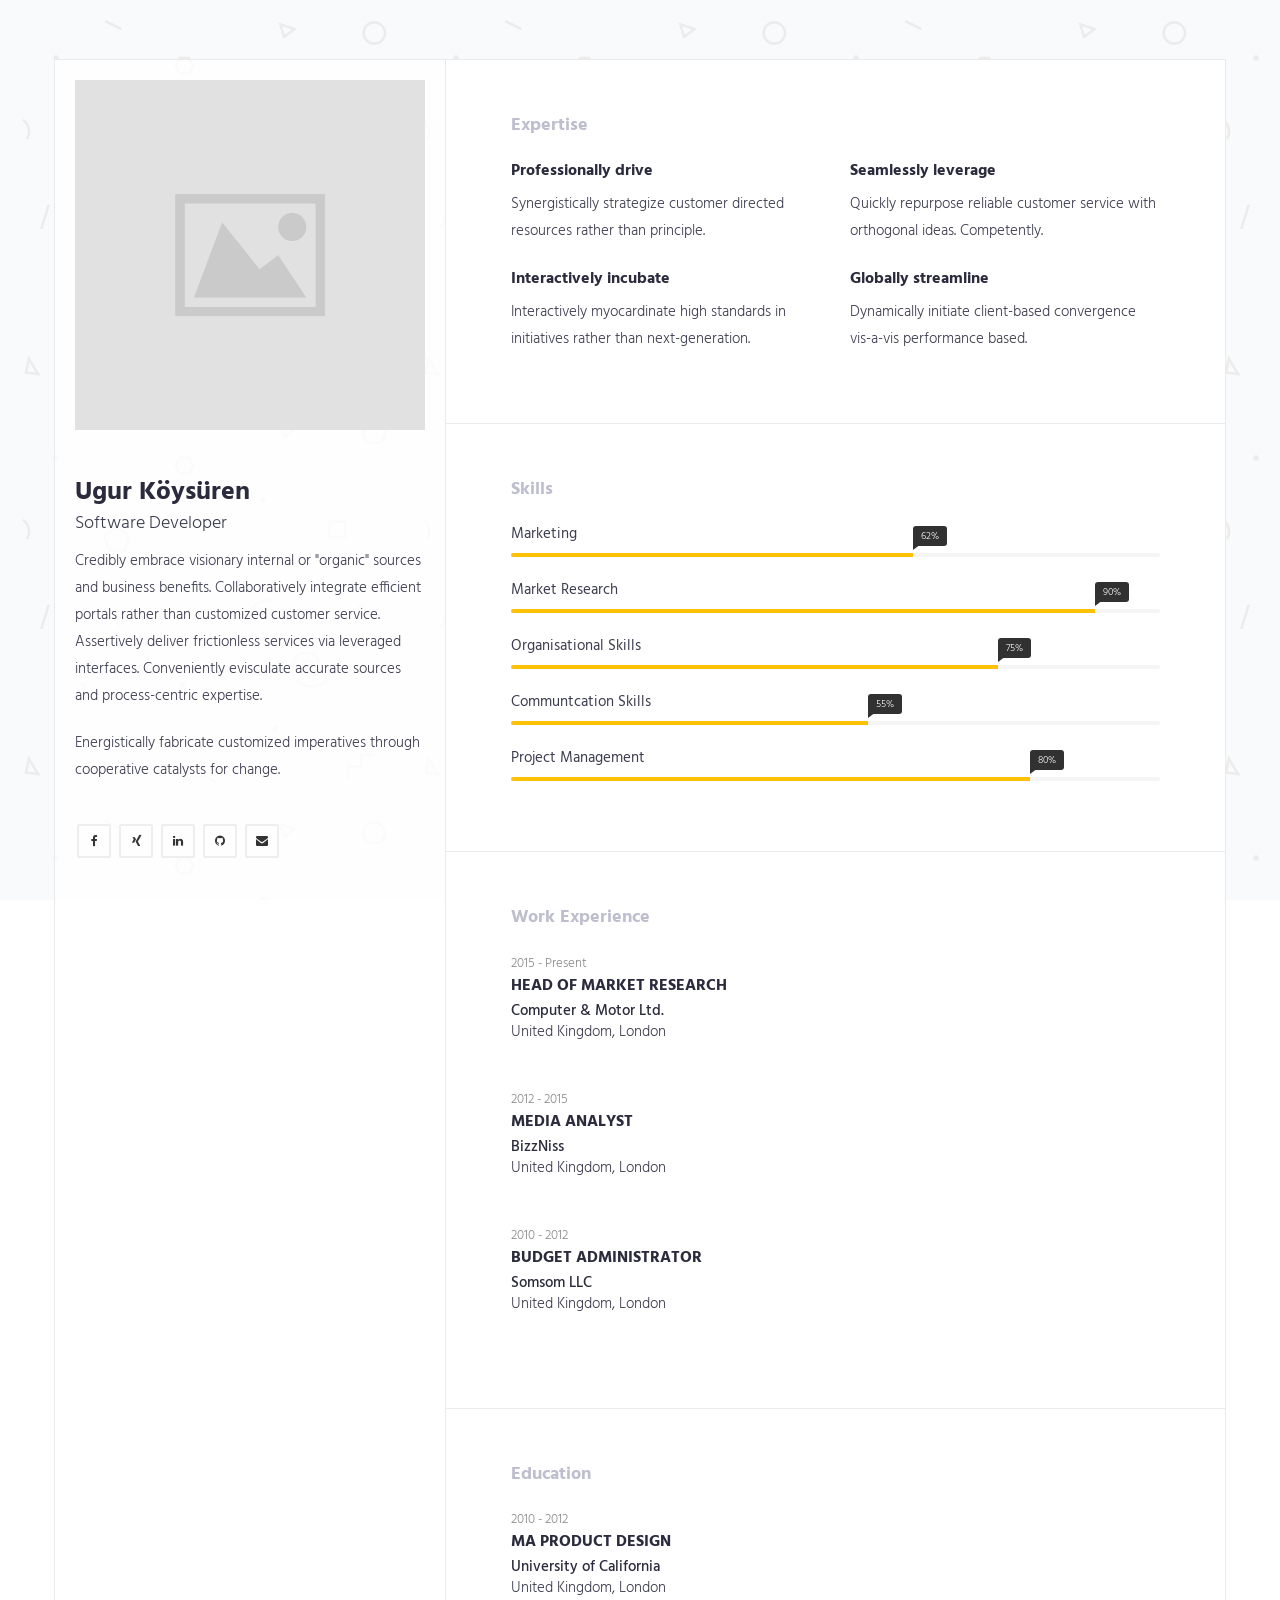
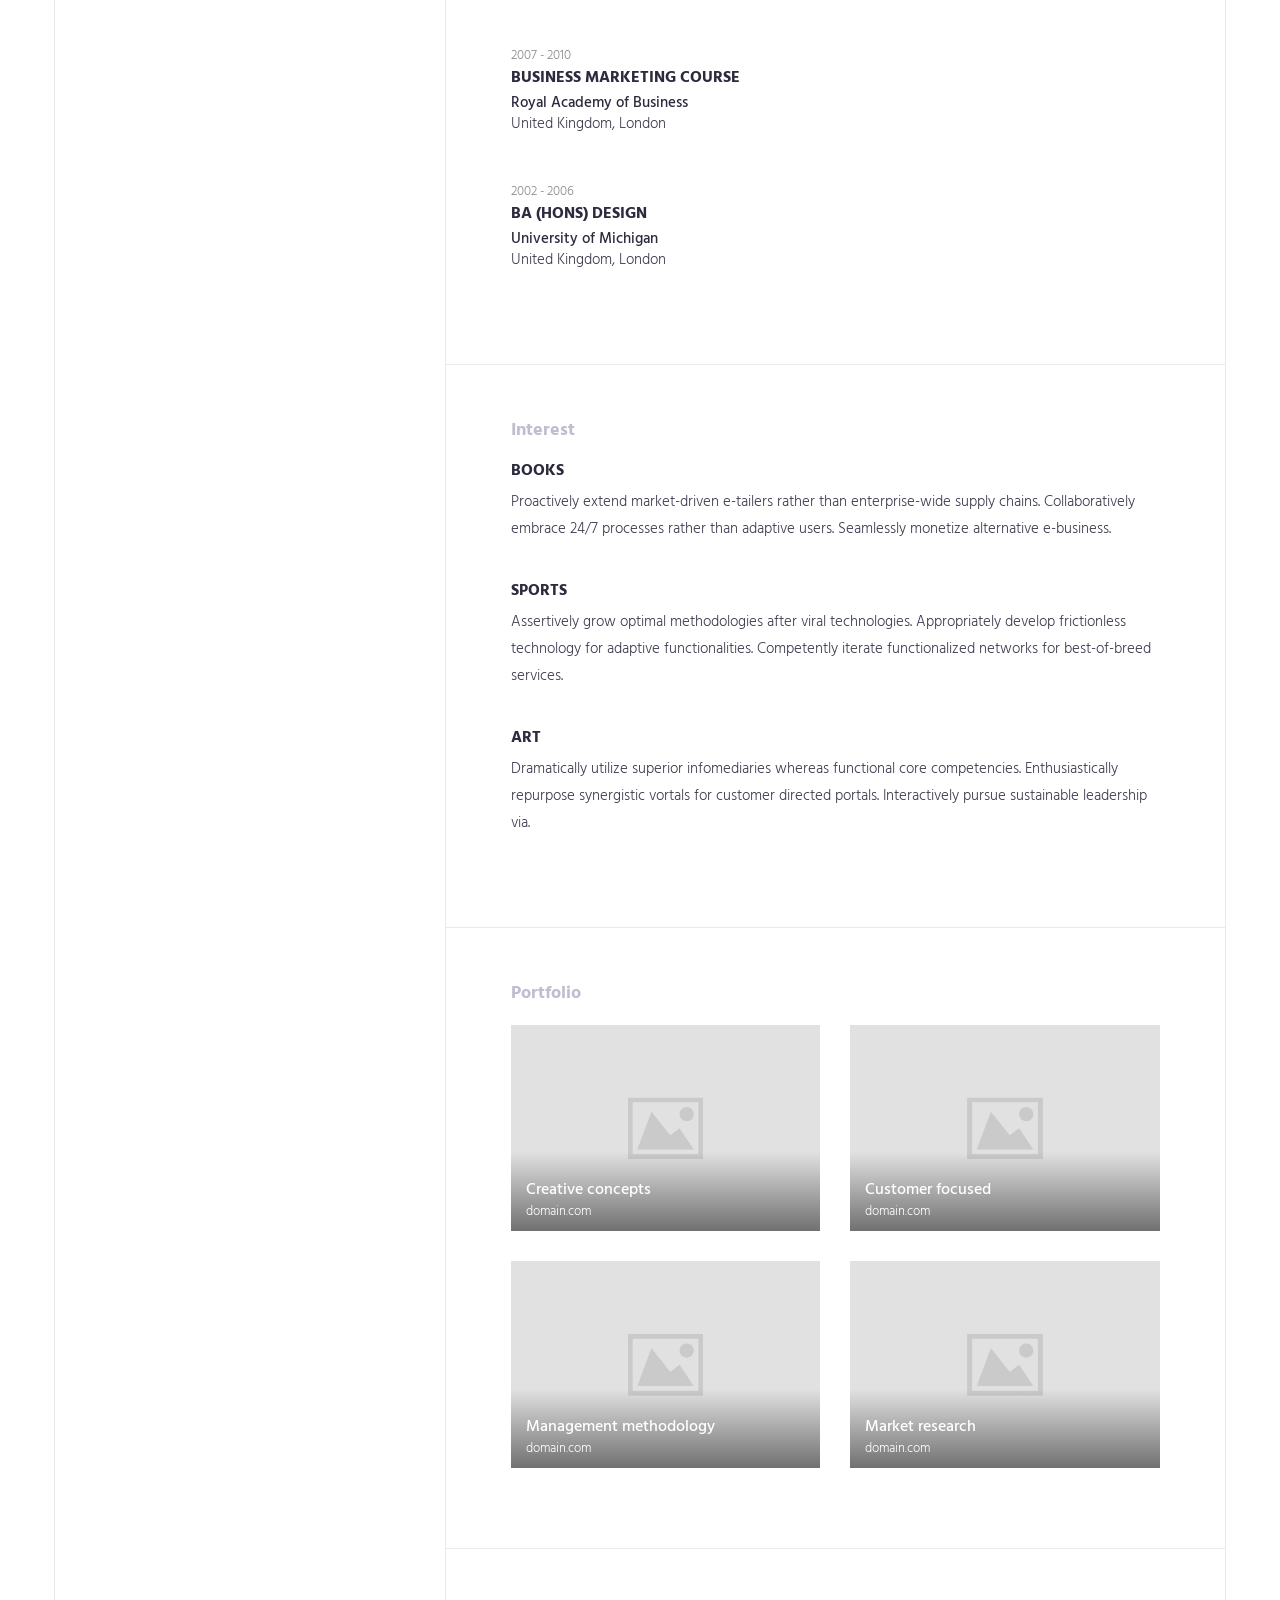
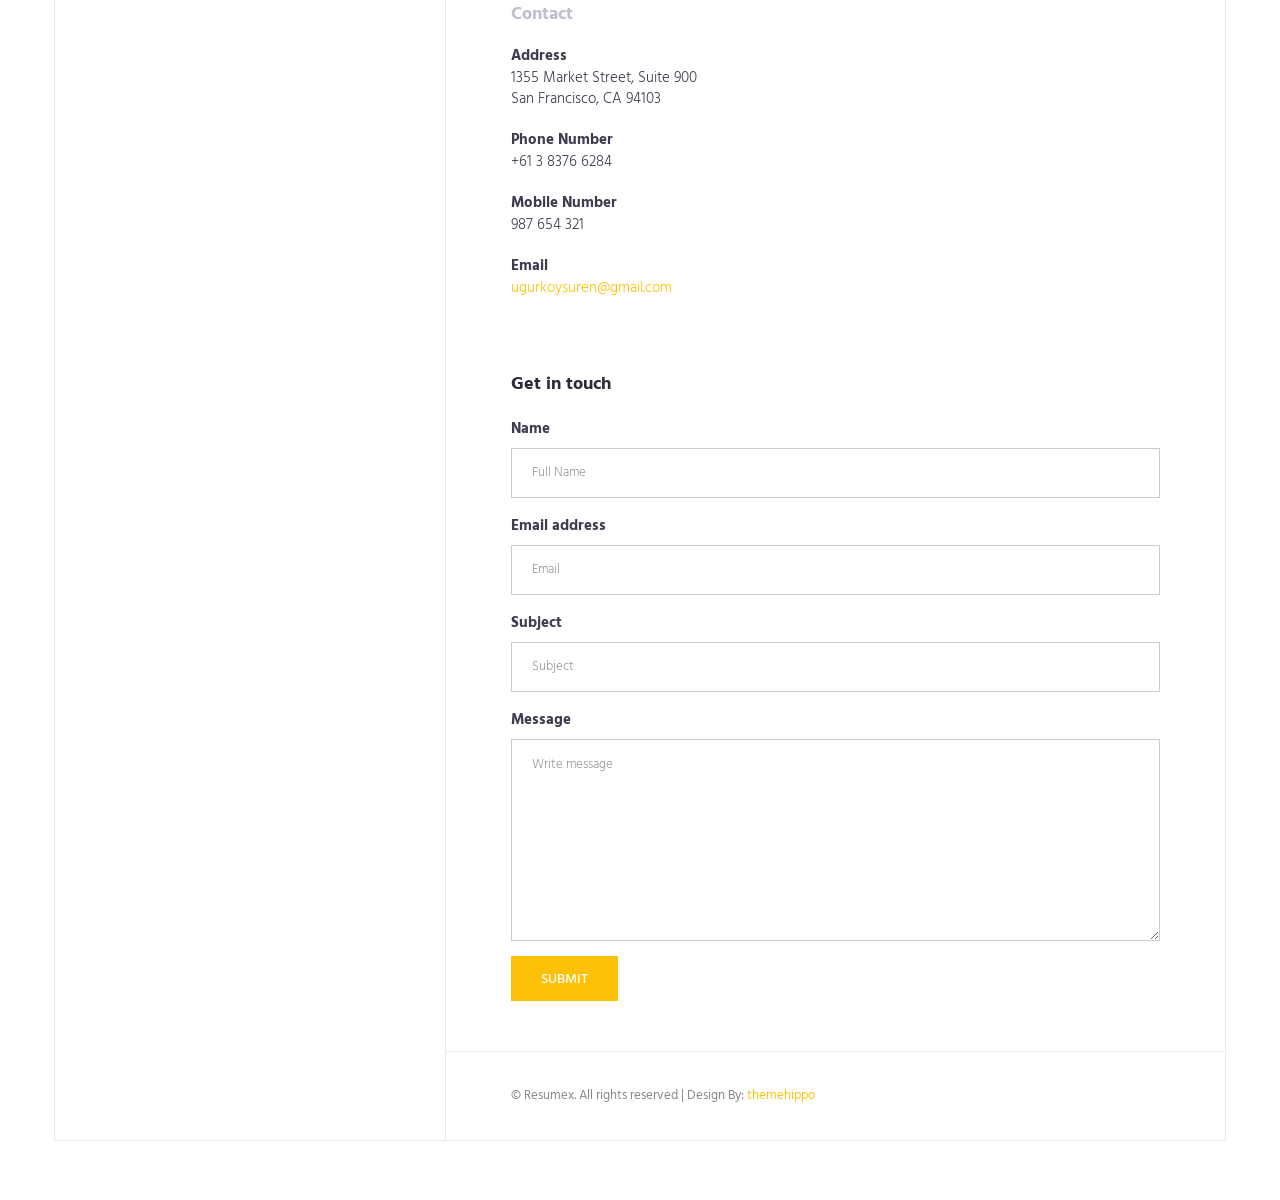
==== HTML/index.html @ 7a9a9437 "birth" ====
<!DOCTYPE html>
<html>
<head>
    <meta charset="utf-8">
    <meta http-equiv="X-UA-Compatible" content="IE=edge">
    <meta name="viewport" content="width=device-width, initial-scale=1">
    <!-- The above 3 meta tags *must* come first in the head; any other head content must come *after* these tags -->
    <title>Ugur Koysuren - Software Developer</title>

    <!-- favicon -->
    <link href="favicon.png" rel=icon>

    <!-- web-fonts -->
    <link href="https://fonts.googleapis.com/css?family=Hind:300,400,500,600,700" rel="stylesheet">

    <!-- font-awesome -->
    <link href="css/font-awesome.min.css" rel="stylesheet">

    <!-- Bootstrap -->
    <link href="css/bootstrap.min.css" rel="stylesheet">

    <!-- Style CSS -->
    <link href="css/style.css" rel="stylesheet">

    <!-- HTML5 shim and Respond.js for IE8 support of HTML5 elements and media queries -->
    <!-- WARNING: Respond.js doesn't work if you view the page via file:// -->
    <!--[if lt IE 9]>
    <script src="https://oss.maxcdn.com/html5shiv/3.7.2/html5shiv.min.js"></script>
    <script src="https://oss.maxcdn.com/respond/1.4.2/respond.min.js"></script>
    <![endif]-->
</head>
<body id="page-top" data-spy="scroll" data-target=".navbar">
<div id="main-wrapper">
<!-- Page Preloader -->
<div id="preloader">
    <div id="status">
        <div class="status-mes"></div>
    </div>
</div>

<div class="columns-block container">
<div class="left-col-block blocks">
    <header class="header theiaStickySidebar">
        <div class="profile-img">
            <img src="img/img-profile.jpg" class="img-responsive" alt=""/>
        </div>
        <div class="content">
            <h1>Ugur Köysüren</h1>
            <span class="lead">Software Developer</span>

            <div class="about-text">
                <p>
                    Credibly embrace visionary internal or "organic" sources and business benefits. Collaboratively
                    integrate efficient portals rather than customized customer service. Assertively deliver
                    frictionless services via leveraged interfaces. Conveniently evisculate accurate sources and
                    process-centric expertise.
                </p>

                <p>Energistically fabricate customized imperatives through cooperative catalysts for change.</p>


                <p><img src="img/Signature.png" alt="" class="img-responsive"/></p>
            </div>


            <ul class="social-icon">
                <li><a href="https://www.facebook.com/koysurenugur"><i class="fa fa-facebook" aria-hidden="true"></i></a></li>
                <li><a href="https://www.xing.com/profile/Ugur_Koeysueren"><i class="fa fa-xing " aria-hidden="true"></i></a></li>
                <li><a href="https://www.linkedin.com/in/koysurenugur/"><i class="fa fa-linkedin" aria-hidden="true"></i></a></li>
                <li><a href="https://github.com/ugurkoysuren"><i class="fa fa-github" aria-hidden="true"></i></a></li>
                <li><a href="mailto:ugurkoysuren@gmail.com?Subject=Hello"><i class="fa fa-envelope" aria-hidden="true"></i></a></li>
            </ul>
        </div>

    </header>
    <!-- .header-->
</div>
<!-- .left-col-block -->


<div class="right-col-block blocks">
<div class="theiaStickySidebar">
<section class="expertise-wrapper section-wrapper gray-bg">
    <div class="container-fluid">
        <div class="row">
            <div class="col-md-12">
                <div class="section-title">
                    <h2>Expertise</h2>
                </div>
            </div>
        </div>
        <!-- .row -->

        <div class="row">
            <div class="col-md-6">
                <div class="expertise-item">
                    <h3>Professionally drive</h3>

                    <p>
                        Synergistically strategize customer directed resources rather than principle.
                    </p>
                </div>
            </div>
            <div class="col-md-6">
                <div class="expertise-item">
                    <h3>Seamlessly leverage </h3>

                    <p>
                        Quickly repurpose reliable customer service with orthogonal ideas. Competently.
                    </p>
                </div>
            </div>
        </div>
        <div class="row">
            <div class="col-md-6">
                <div class="expertise-item">
                    <h3>Interactively incubate</h3>

                    <p>
                        Interactively myocardinate high standards in initiatives rather than next-generation.
                    </p>
                </div>
            </div>

            <div class="col-md-6">
                <div class="expertise-item">
                    <h3>Globally streamline</h3>

                    <p>
                        Dynamically initiate client-based convergence vis-a-vis performance based. </p>
                </div>
            </div>

        </div>


    </div>
</section>
<!-- .expertise-wrapper -->

<section class="section-wrapper skills-wrapper">
    <div class="container-fluid">
        <div class="row">
            <div class="col-md-12">
                <div class="section-title">
                    <h2>Skills</h2>
                </div>
            </div>

        </div>
        <div class="row">
            <div class="col-md-12">
                <div class="progress-wrapper">

                    <div class="progress-item">
                        <span class="progress-title">Marketing</span>

                        <div class="progress">
                            <div class="progress-bar" role="progressbar" aria-valuenow="62" aria-valuemin="0"
                                 aria-valuemax="100" style="width: 62%"><span class="progress-percent"> 62%</span>
                            </div>
                        </div>
                        <!-- .progress -->
                    </div>
                    <!-- .skill-progress -->


                    <div class="progress-item">
                        <span class="progress-title">Market Research</span>

                        <div class="progress">
                            <div class="progress-bar" role="progressbar" aria-valuenow="90" aria-valuemin="0"
                                 aria-valuemax="100" style="width: 90%"><span class="progress-percent"> 90%</span>
                            </div>
                        </div>
                        <!-- /.progress -->
                    </div>
                    <!-- /.skill-progress -->


                    <div class="progress-item">
                        <span class="progress-title">Organisational Skills</span>

                        <div class="progress">
                            <div class="progress-bar" role="progressbar" aria-valuenow="75" aria-valuemin="0"
                                 aria-valuemax="100" style="width: 75%;"><span class="progress-percent"> 75%</span>
                            </div>
                        </div>
                        <!-- /.progress -->
                    </div>
                    <!-- /.skill-progress -->

                    <div class="progress-item">
                        <span class="progress-title">Communtcation Skills</span>

                        <div class="progress">
                            <div class="progress-bar" role="progressbar" aria-valuenow="55" aria-valuemin="0"
                                 aria-valuemax="100" style="width: 55%;"><span class="progress-percent"> 55%</span>
                            </div>
                        </div>
                        <!-- /.progress -->
                    </div>
                    <!-- /.skill-progress -->
                    <div class="progress-item">
                        <span class="progress-title">Project Management</span>

                        <div class="progress">
                            <div class="progress-bar" role="progressbar" aria-valuenow="55" aria-valuemin="0"
                                 aria-valuemax="100" style="width: 80%;"><span class="progress-percent"> 80%</span>
                            </div>
                        </div>
                        <!-- .progress -->
                    </div>
                    <!-- .skill-progress -->

                </div>
                <!-- /.progress-wrapper -->
            </div>
        </div>
        <!--.row -->
    </div>
    <!-- .container-fluid -->
</section>
<!-- .skills-wrapper -->

<section class="section-wrapper section-experience gray-bg">
    <div class="container-fluid">
        <div class="row">
            <div class="col-md-12">
                <div class="section-title"><h2>Work Experience</h2></div>
            </div>
        </div>
        <!--.row-->
        <div class="row">
            <div class="col-md-12">
                <div class="content-item">
                    <small>2015 - Present</small>
                    <h3>Head of market research</h3>
                    <h4>Computer & Motor Ltd.</h4>

                    <p>United Kingdom, London</p>
                </div>
                <!-- .experience-item -->
                <div class="content-item">
                    <small>2012 - 2015</small>
                    <h3>Media Analyst</h3>
                    <h4>BizzNiss</h4>

                    <p>United Kingdom, London</p>
                </div>
                <!-- .experience-item -->
                <div class="content-item">
                    <small>2010 - 2012</small>
                    <h3>Budget Administrator</h3>
                    <h4>Somsom LLC</h4>

                    <p>United Kingdom, London</p>
                </div>
                <!-- .experience-item -->
            </div>
        </div>
        <!--.row-->
    </div>
    <!-- .container-fluid -->

</section>
<!-- .section-experience -->

<section class="section-wrapper section-education">
    <div class="container-fluid">
        <div class="row">
            <div class="col-md-12">
                <div class="section-title"><h2>Education</h2></div>
            </div>
        </div>
        <!--.row-->
        <div class="row">
            <div class="col-md-12">
                <div class="content-item">
                    <small>2010 - 2012</small>
                    <h3>MA Product Design</h3>
                    <h4>University of California</h4>

                    <p>United Kingdom, London</p>
                </div>
                <!-- .experience-item -->
                <div class="content-item">
                    <small>2007 - 2010</small>
                    <h3>Business marketing course</h3>
                    <h4>Royal Academy of Business</h4>

                    <p>United Kingdom, London</p>
                </div>
                <!-- .experience-item -->
                <div class="content-item">
                    <small>2002 - 2006</small>
                    <h3>BA (Hons) Design</h3>
                    <h4>University of Michigan</h4>

                    <p>United Kingdom, London</p>
                </div>
                <!-- .experience-item -->
            </div>
        </div>
        <!--.row-->
    </div>
    <!-- .container-fluid -->

</section>
<!-- .section-education -->

<section class="section-wrapper section-interest gray-bg">
    <div class="container-fluid">
        <div class="row">
            <div class="col-md-12">
                <div class="section-title">
                    <h2>Interest</h2>
                </div>
            </div>
        </div>
        <!-- .row -->

        <div class="row">
            <div class="col-md-12">
                <div class="content-item">
                    <h3>Books</h3>

                    <p>Proactively extend market-driven e-tailers rather than enterprise-wide supply chains.
                        Collaboratively embrace 24/7 processes rather than adaptive users. Seamlessly monetize
                        alternative e-business.</p>
                </div>
                <div class="content-item">
                    <h3>Sports</h3>

                    <p>Assertively grow optimal methodologies after viral technologies. Appropriately develop
                        frictionless technology for adaptive functionalities. Competently iterate functionalized
                        networks for best-of-breed services.</p>

                </div>
                <div class="content-item">
                    <h3>Art</h3>

                    <p>Dramatically utilize superior infomediaries whereas functional core competencies.
                        Enthusiastically repurpose synergistic vortals for customer directed portals. Interactively
                        pursue sustainable leadership via.</p>
                </div>
            </div>
        </div>
        <!-- .row -->

    </div>
</section>
<!-- .section-publications -->

<section class="section-wrapper portfolio-section">
    <div class="container-fluid">
        <div class="row">
            <div class="col-md-12">
                <div class="section-title">
                    <h2>Portfolio</h2>
                </div>
            </div>
        </div>
        <div class="row">
            <div class="col-md-6">
                <a class="portfolio-item" href="#">
                    <div class="portfolio-thumb">
                        <img src="img/portfolio-1.jpg" alt="">
                    </div>

                    <div class="portfolio-info">
                        <h3>Creative concepts</h3>
                        <small>domain.com</small>
                    </div>
                    <!-- portfolio-info -->
                </a>
                <!-- .portfolio-item -->
            </div>
            <div class="col-md-6">
                <a class="portfolio-item" href="#">
                    <div class="portfolio-thumb">
                        <img src="img/portfolio-2.jpg" alt="">
                    </div>

                    <div class="portfolio-info">
                        <h3>Customer focused</h3>
                        <small>domain.com</small>
                    </div>
                    <!-- portfolio-info -->
                </a>
                <!-- .portfolio-item -->
            </div>
            <div class="col-md-6">
                <a class="portfolio-item" href="#">
                    <div class="portfolio-thumb">
                        <img src="img/portfolio-3.jpg" alt="">
                    </div>

                    <div class="portfolio-info">
                        <h3>Management methodology</h3>
                        <small>domain.com</small>
                    </div>
                    <!-- portfolio-info -->
                </a>
                <!-- .portfolio-item -->
            </div>
            <div class="col-md-6">
                <a class="portfolio-item" href="#">
                    <div class="portfolio-thumb">
                        <img src="img/portfolio-4.jpg" alt="">
                    </div>

                    <div class="portfolio-info">
                        <h3>Market research</h3>
                        <small>domain.com</small>
                    </div>
                    <!-- portfolio-info -->
                </a>
                <!-- .portfolio-item -->
            </div>

        </div>
        <!-- /.row -->
    </div>
</section>
<!-- .portfolio -->

<section class="section-contact section-wrapper gray-bg">
    <div class="container-fluid">
        <div class="row">
            <div class="col-md-12">
                <div class="section-title">
                    <h2>Contact</h2>
                </div>
            </div>
        </div>
        <!--.row-->
        <div class="row">
            <div class="col-md-12">
                <address>
                    <strong>Address</strong><br>
                    1355 Market Street, Suite 900<br>
                    San Francisco, CA 94103

                </address>
                <address>
                    <strong>Phone Number</strong><br>
                    +61 3 8376 6284
                </address>

                <address>
                    <strong>Mobile Number</strong><br>
                    987 654 321
                </address>


                <address>
                    <strong>Email</strong><br>
                    <a href="mailto:#">ugurkoysuren@gmail.com</a>
                </address>
            </div>
        </div>
        <!--.row-->
        <div class="row">
            <div class="col-md-12">
                <div class="feedback-form">
                    <h2>Get in touch</h2>

                    <form id="contactForm" action="sendemail.php" method="POST">
                        <div class="form-group">
                            <label for="InputName">Name</label>
                            <input type="text" name="name" required="" class="form-control" id="InputName"
                                   placeholder="Full Name">
                        </div>
                        <div class="form-group">
                            <label for="InputEmail">Email address</label>
                            <input type="email" name="email" required="" class="form-control" id="InputEmail"
                                   placeholder="Email">
                        </div>
                        <div class="form-group">
                            <label for="InputSubject">Subject</label>
                            <input type="text" name="subject" class="form-control" id="InputSubject"
                                   placeholder="Subject">
                        </div>
                        <div class="form-group">
                            <label for="message-text" class="control-label">Message</label>
                            <textarea class="form-control" rows="4" required="" name="message" id="message-text"
                                      placeholder="Write message"></textarea>
                        </div>

                        <button type="submit" class="btn btn-primary">Submit</button>
                    </form>
                </div>
                <!-- .feedback-form -->


            </div>
        </div>
    </div>
    <!--.container-fluid-->
</section>
<!--.section-contact-->

<footer class="footer">
    <div class="copyright-section">
        <div class="container-fluid">
            <div class="row">
                <div class="col-md-12">
                    <div class="copytext">&copy; Resumex. All rights reserved | Design By: <a
                            href="https://themehippo.com">themehippo</a></div>
                </div>
            </div>
            <!--.row-->
        </div>
        <!-- .container-fluid -->
    </div>
    <!-- .copyright-section -->
</footer>
<!-- .footer -->
</div>
<!-- Sticky -->
</div>
<!-- .right-col-block -->
</div>
<!-- .columns-block -->
</div>
<!-- #main-wrapper -->

<!-- jquery -->
<script src="js/jquery-2.1.4.min.js"></script>

<!-- Bootstrap -->
<script src="js/bootstrap.min.js"></script>
<script src="js/theia-sticky-sidebar.js"></script>
<script src="js/scripts.js"></script>
</body>
</html>
---- HTML/css/style.css ----
/*
Template Name: Resumex
Description: HTML5 / CSS3 One Page
Version: 1.0
Author: themehippo.com
*/

/*------------------------------------------------------------------
# [Color codes]

# Body  (text): #3a4750
# Heading Color #444444
# Theme Color (link color) #82b541
# Mid grey (sub header) #f4f4f4
# -------------------------------------------------------------------*/

body {
    font-family : 'Hind', sans-serif;
    font-size   : 15px;
    line-height : 1.8em;
    color       : #3d3d50;
    font-weight : 300;
    background  : url("../img/pattern-bg.png") fixed;
    }

/* --------------------------------------
 * Global Typography
 *------------------------------------------*/

h1, h2, h3, h4, h5, h6 {
    margin : 0 0 15px;
    color  : #2b2b3d;
    }

h1 {
    font-size   : 26px;
    line-height : 1.8em;
    font-weight : 700;
    }

h2 {
    font-size   : 18px;
    line-height : 1.8em;
    font-weight : 700;
    }

h3 {
    font-size   : 16px;
    line-height : 1.8em;
    font-weight : 500;
    }

h4 {
    font-size   : 15px;
    line-height : 1.8em;
    font-weight : 500;
    }

h5 {
    font-size   : 15px;
    line-height : 1.5em;
    font-weight : 500;
    }

h6 {
    font-size   : 15px;
    line-height : 1.5em;
    }

/* --------------------------------------
 * LINK STYLE
 *------------------------------------------*/
a {
    color              : #FFC107;
    text-decoration    : none;
    -webkit-transition : all 0.3s ease 0s;
    -moz-transition    : all 0.3s ease 0s;
    -o-transition      : all 0.3s ease 0s;
    transition         : all 0.3s ease 0s;
    }

a,
a:active,
a:focus,
a:active {
    text-decoration : none;
    outline         : none
    }

a:hover,
a:focus {
    text-decoration : none;
    color           : #ff9800;
    }

p {
    margin-bottom : 20px;
    }

ul {
    margin     : 0;
    padding    : 0;
    list-style : none;
    }

/*------------------
 * Button Style
 *------------------*/
.btn {
    padding        : 14px 30px 11px;
    margin-bottom  : 0;
    font-size      : 14px;
    font-weight    : 500;
    border-radius  : 0;
    border         : 0;
    text-transform : uppercase;
    }

.btn-lg {
    font-weight : 700;
    font-size   : 24px;
    padding     : 15px 30px;
    }

/*btn-primary*/
.btn-primary {
    background-color : #FFC107;
    }

.btn-primary:hover,
.btn-primary:focus,
.btn-primary:active:focus {
    background : #ff9800;
    }

/*btn-default*/
.btn-default {
    color            : #2a54f5;
    background-color : transparent;
    border           : 2px solid #2a54f5;
    }

.btn-default:hover,
.btn-default:focus,
.btn-default:active:focus {
    background   : #2a54f5;
    color        : #ffffff;
    border-color : #2a54f5;
    }

button:focus,
.btn:focus,
.btn:active:focus {
    outline : none;
    }

/* --------------------
 * Column Block
 * -------------------*/

.columns-block {
    display                : -webkit-flex;
    display                : flex;
    -webkit-flex-direction : row;
    flex-direction         : row;
    margin                 : 60px auto;
    padding                : 0;
    box-shadow             : 0 0 0 1px #eaeaea;
    }

.blocks {
    box-sizing : border-box;
    }

.left-col-block {
    overflow     : hidden;
    -webkit-flex : 1 0 0;
    flex         : 1 0 0;
    position     : relative;
    background   : rgba(255, 255, 255, .8);
    border-right : 1px solid #eaeaea;
    }

.right-col-block {
    -webkit-flex : 2 0 0;
    flex         : 2 0 0;
    position     : relative;
    background   : #ffffff;
    }

@media (max-width : 768px) {

    .columns-block {
        display    : block;
        margin     : 0;
        box-shadow : none;
        }

    .left-col-block {
        width    : 100%;
        position : relative;
        border   : 0;
        }

    .right-col-block {
        width      : 100%;
        position   : relative;
        box-shadow : none;
        }
    }

@media (min-width : 769px) and (max-width : 1024px) {
    .columns-block {
        margin-top    : 30px;
        margin-bottom : 30px;
        }
    }

/* --------------------
 * Section Background
 * -------------------*/

.gray-bg {
    background-color : #ffffff;
    }

/* --------------------
 *  main Wrapper
 * -------------------*/
#main-wrapper {
    overflow : hidden;
    }

/*-------------------
 * Section Wrapper
 *-------------------*/
.section-wrapper {
    padding       : 50px;
    border-bottom : 1px solid #eaeaea;
    }

@media (max-width : 480px) {
    .section-wrapper {
        padding : 30px 20px;
        }
    }

/*---------------------------
* Section Title
*---------------------------*/
.section-title {
    margin-bottom : 15px;
    }

.section-title h2 {
    margin-bottom : 5px;
    color         : #bebece;
    }

/*-----------------------------
 * NAVIGATION & HEADER STYLE
 *-----------------------------*/

.header {
    padding  : 20px !important;
    margin   : 0;
    position : relative;
    }

.header .profile-img {
    margin-bottom : 50px;
    }

.header .content-wrapper {

    }

.header .content {
    width  : 100%;
    margin : 0 auto;
    }

.header .content h1 {
    line-height : 1;
    margin      : 0 0 5px;
    }

.header .content .lead {
    font-size : 18px;
    }

.header .content .about-text {
    margin : 10px 0;
    }

.header .btn {
    margin-top : 40px;
    }

@media (max-width : 768px) {
    .header {
        padding       : 0;
        text-align    : center;
        border-bottom : 1px solid #ededed;
        }

    .header img {
        margin : 0 auto;
        }

    .header .content {
        padding : 50px;
        }
    }

/* Header Sticky */

.sticky {
    position : -webkit-sticky;
    position : sticky;
    top      : 0;
    }

/*-------------------
 * Social Icon
 *-------------------*/

.social-icon {
    margin  : 20px 0;
    padding : 0;
    display : block;
    }

.social-icon li {
    display : inline-block;
    margin  : 0 2px;
    }

.social-icon li a {
    display       : block;
    font-size     : 12px;
    color         : #333333;
    width         : 34px;
    height        : 34px;
    line-height   : 33px;
    text-align    : center;
    border-radius : 2px;
    border        : 2px solid #eeeeee;
    }

.social-icon li a:hover {
    border-color : #cccccc;
    }

/*-------------------
 * Expertise
 *-------------------*/
.expertise-item {
    margin-bottom : 20px;
    }

.expertise-item h3 {
    margin-bottom : 5px;
    font-weight   : 700;
    }

/*-------------------
 * Skills Progressbar
 *-------------------*/

.progress-item {
    position : relative;
    }

.progress-item .progress-title {
    font-size     : 15px;
    font-weight   : 400;
    display       : inline-block;
    margin-bottom : 5px;
    }

.progress-item .progress {
    height        : 4px;
    box-shadow    : none;
    border-radius : 5px;
    }

.progress-item .progress-bar {
    background-color : #FFC107;
    box-shadow       : none;
    text-align       : right;
    }

.progress-item .progress-percent {
    font-size        : 10px;
    background-color : #313131;
    position         : absolute;
    top              : 5px;
    padding          : 0 8px;
    border-radius    : 3px;
    }

.progress-item .progress-percent::before {
    content      : "";
    position     : absolute;
    left         : 0;
    bottom       : -4px;
    border-top   : 6px solid #313131;
    border-right : 8px solid transparent;
    }

/*-------------------
 * Portfolio
 *-------------------*/

.portfolio-item {
    position      : relative;
    display       : block;
    margin-bottom : 30px;
    }

.portfolio-item .portfolio-thumb img {
    height    : auto;
    display   : block;
    max-width : 100%;
    }

.portfolio-item .portfolio-info {
    position   : absolute;
    bottom     : 0;
    padding    : 30px 15px 5px;
    width      : 100%;
    background : -webkit-linear-gradient(
            top,
            transparent 0%,
            rgba(0, 0, 0, 0.5) 100%
    );
    }

.portfolio-item .portfolio-info h3 {
    margin      : 0;
    line-height : 1;
    color       : #ffffff;
    }

.portfolio-item .portfolio-info small {
    color : #ffffff;
    }

.portfolio-item:hover .portfolio-info {
    background : -webkit-linear-gradient(
            top,
            transparent 0%,
            #000 100%
    );
    }

/*-------------------
 * Content Item
 *-------------------*/

.content-item {
    margin-bottom : 40px;
    }

.content-item h3 {
    margin         : 0 0 10px;
    line-height    : 1;
    font-weight    : bold;
    text-transform : uppercase;
    }

.content-item h4 {
    margin      : 0;
    line-height : 1;
    }

.content-item small {
    color : #888888;
    }

/*-------------------
 * Contact
 *-------------------*/

.feedback-form {
    margin-top : 50px;
    }

/*-------------------
 * Form Style
 *-------------------*/
.form-control {
    height        : 50px;
    padding       : 0 20px;
    font-size     : 13px;
    line-height   : 50px;
    color         : #969595;
    border        : 1px solid #cccccc;
    border-radius : 0;
    box-shadow    : none;
    box-sizing    : border-box;
    }

.form-control:focus,
.form-control:active {
    box-shadow : none;
    }

/* --------------------------------------------
 *   Footer
 *---------------------------------------------- */

/* Copyright */

.footer {
    padding : 30px 50px;
    }

.footer .copyright-section {
    font-size : 13px;
    color     : #888888;

    }

.footer .copyright-section .copytext {
    font-weight : 400;
    display     : block;
    }

@media (max-width : 480px) {
    .footer {
        padding : 10px 20px;
        }
    }

/* ---------------------------------------------- /*
 * Preloader
/* ---------------------------------------------- */
#preloader {
    background : rgba(255, 255, 255,.8);
    bottom     : 0;
    left       : 0;
    position   : fixed;
    right      : 0;
    top        : 0;
    z-index    : 9999;
    }

#status,
.status-mes {
    background-image    : url(../img/preloader.svg);
    background-position : center;
    background-repeat   : no-repeat;
    height              : 200px;
    left                : 50%;
    margin              : -100px 0 0 -100px;
    position            : absolute;
    top                 : 50%;
    width               : 200px;
    }

.status-mes {
    background : none;
    left       : 0;
    margin     : 0;
    text-align : center;
    top        : 65%;
    }
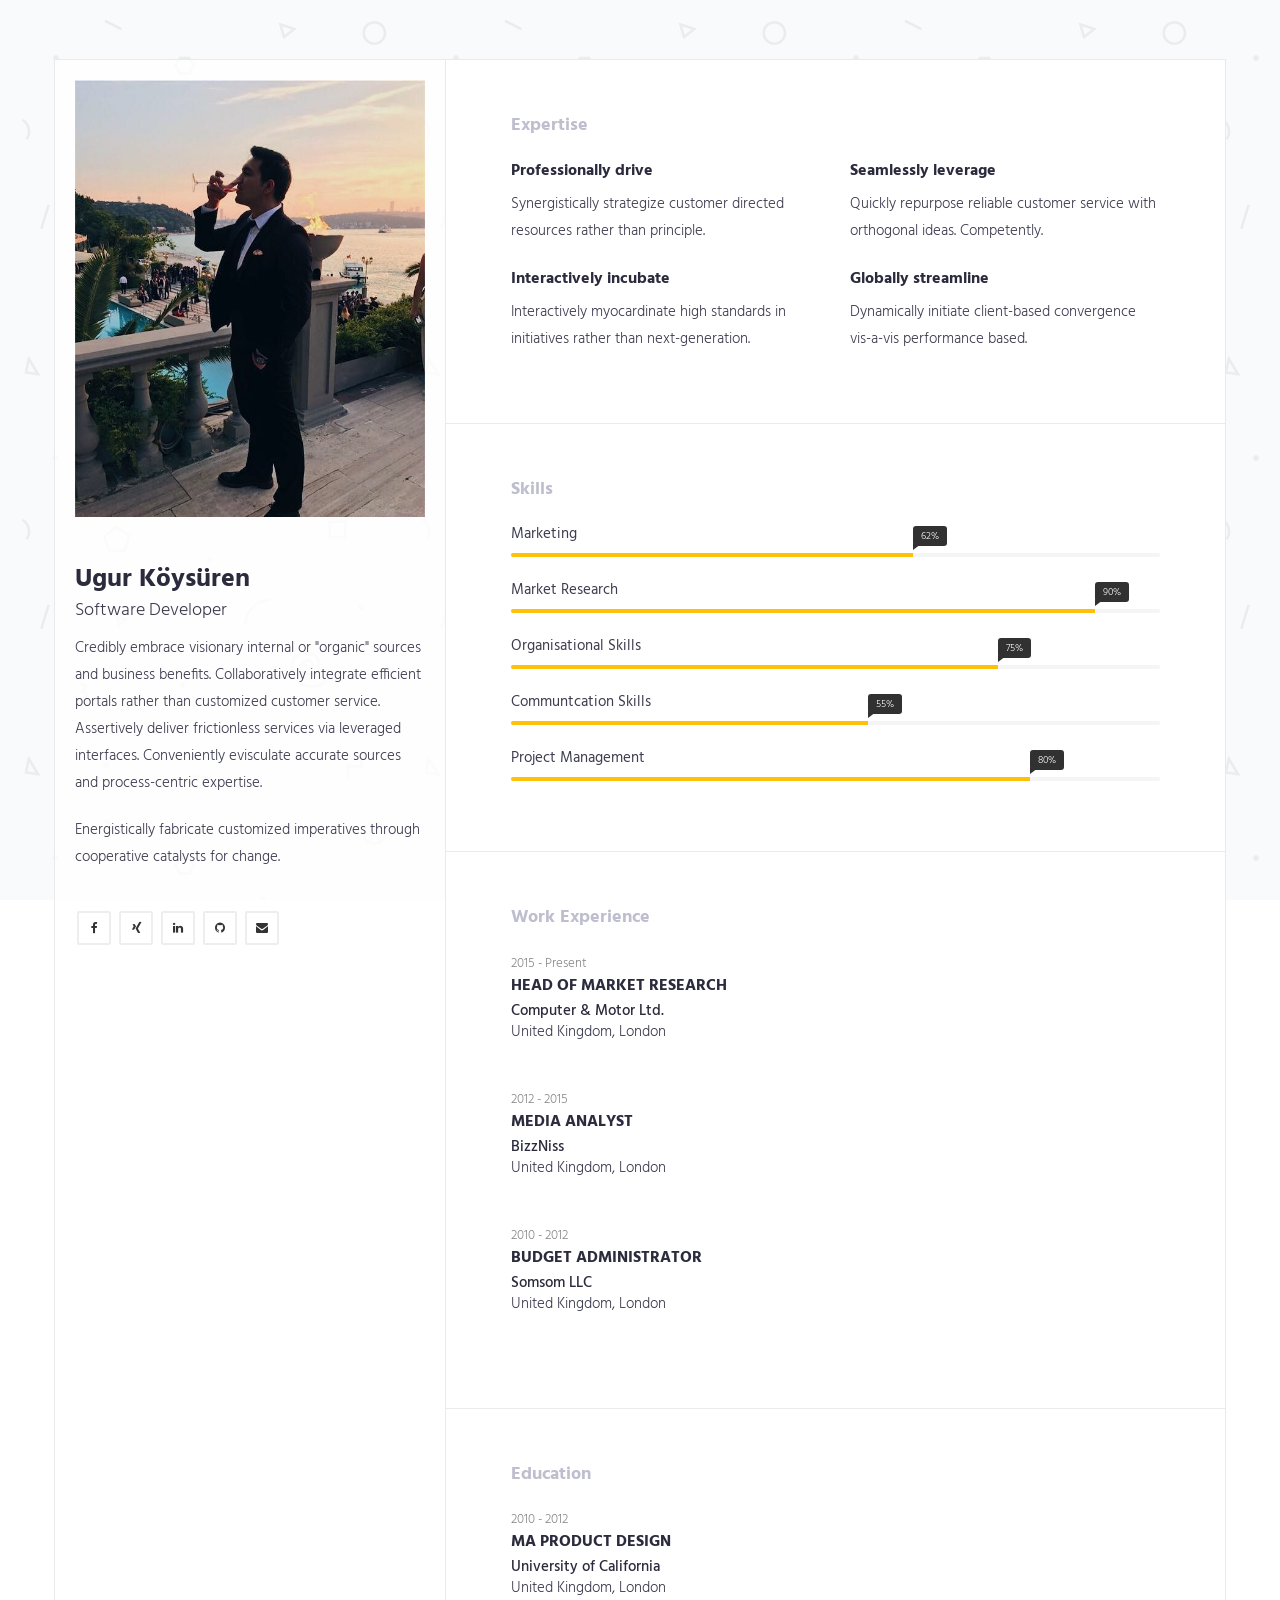
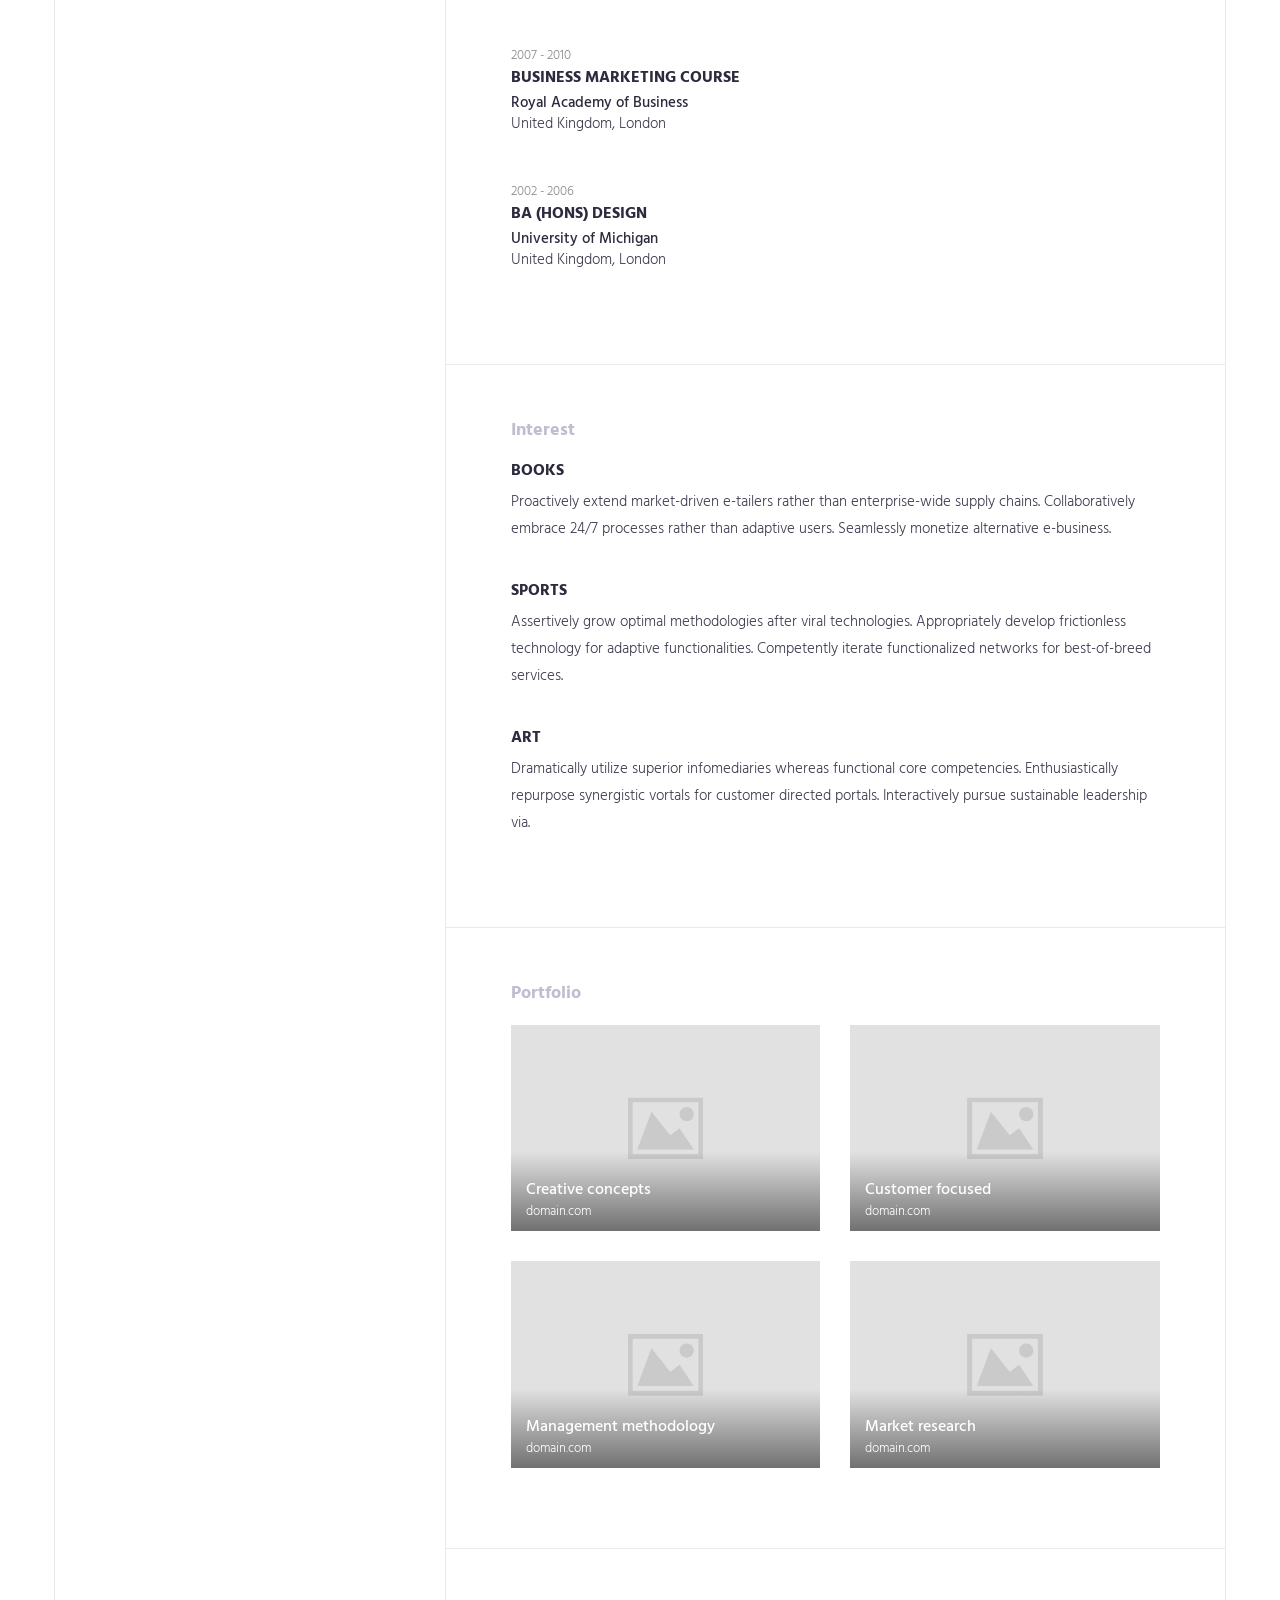
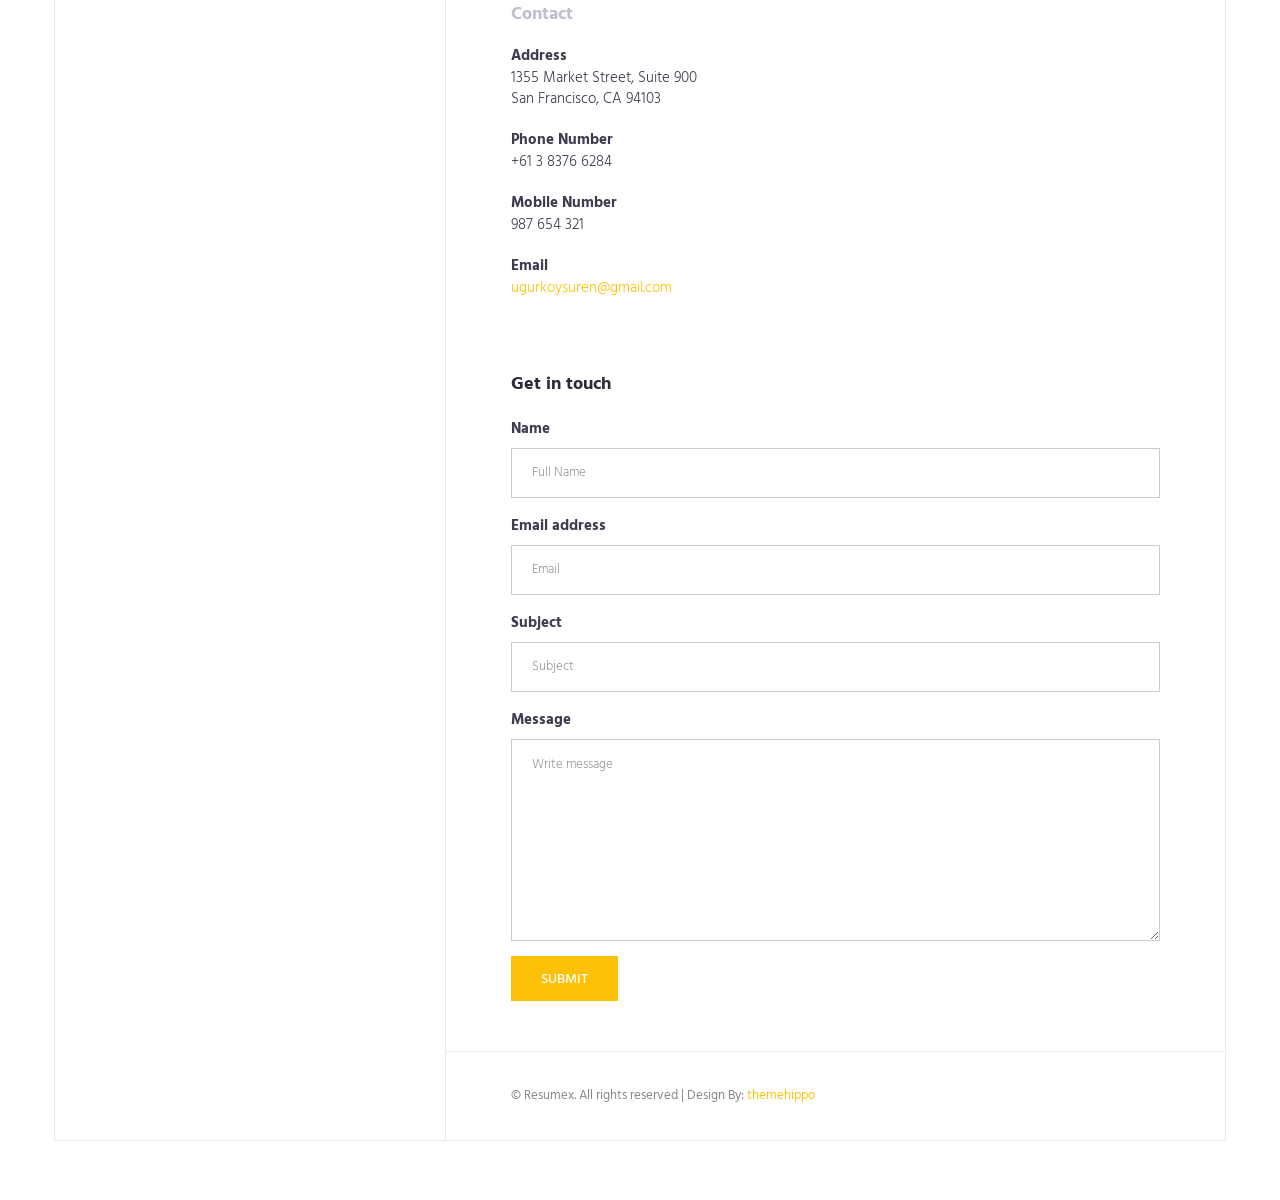
==== commit ab46ac9e: "Particles.js & Profil photo" ====
--- a/HTML/index.html
+++ b/HTML/index.html
@@ -533,5 +533,8 @@
 <script src="js/bootstrap.min.js"></script>
 <script src="js/theia-sticky-sidebar.js"></script>
 <script src="js/scripts.js"></script>
+
+
+
 </body>
 </html>
--- a/HTML/css/style.css
+++ b/HTML/css/style.css
@@ -566,4 +566,4 @@
     margin     : 0;
     text-align : center;
     top        : 65%;
-    }+}
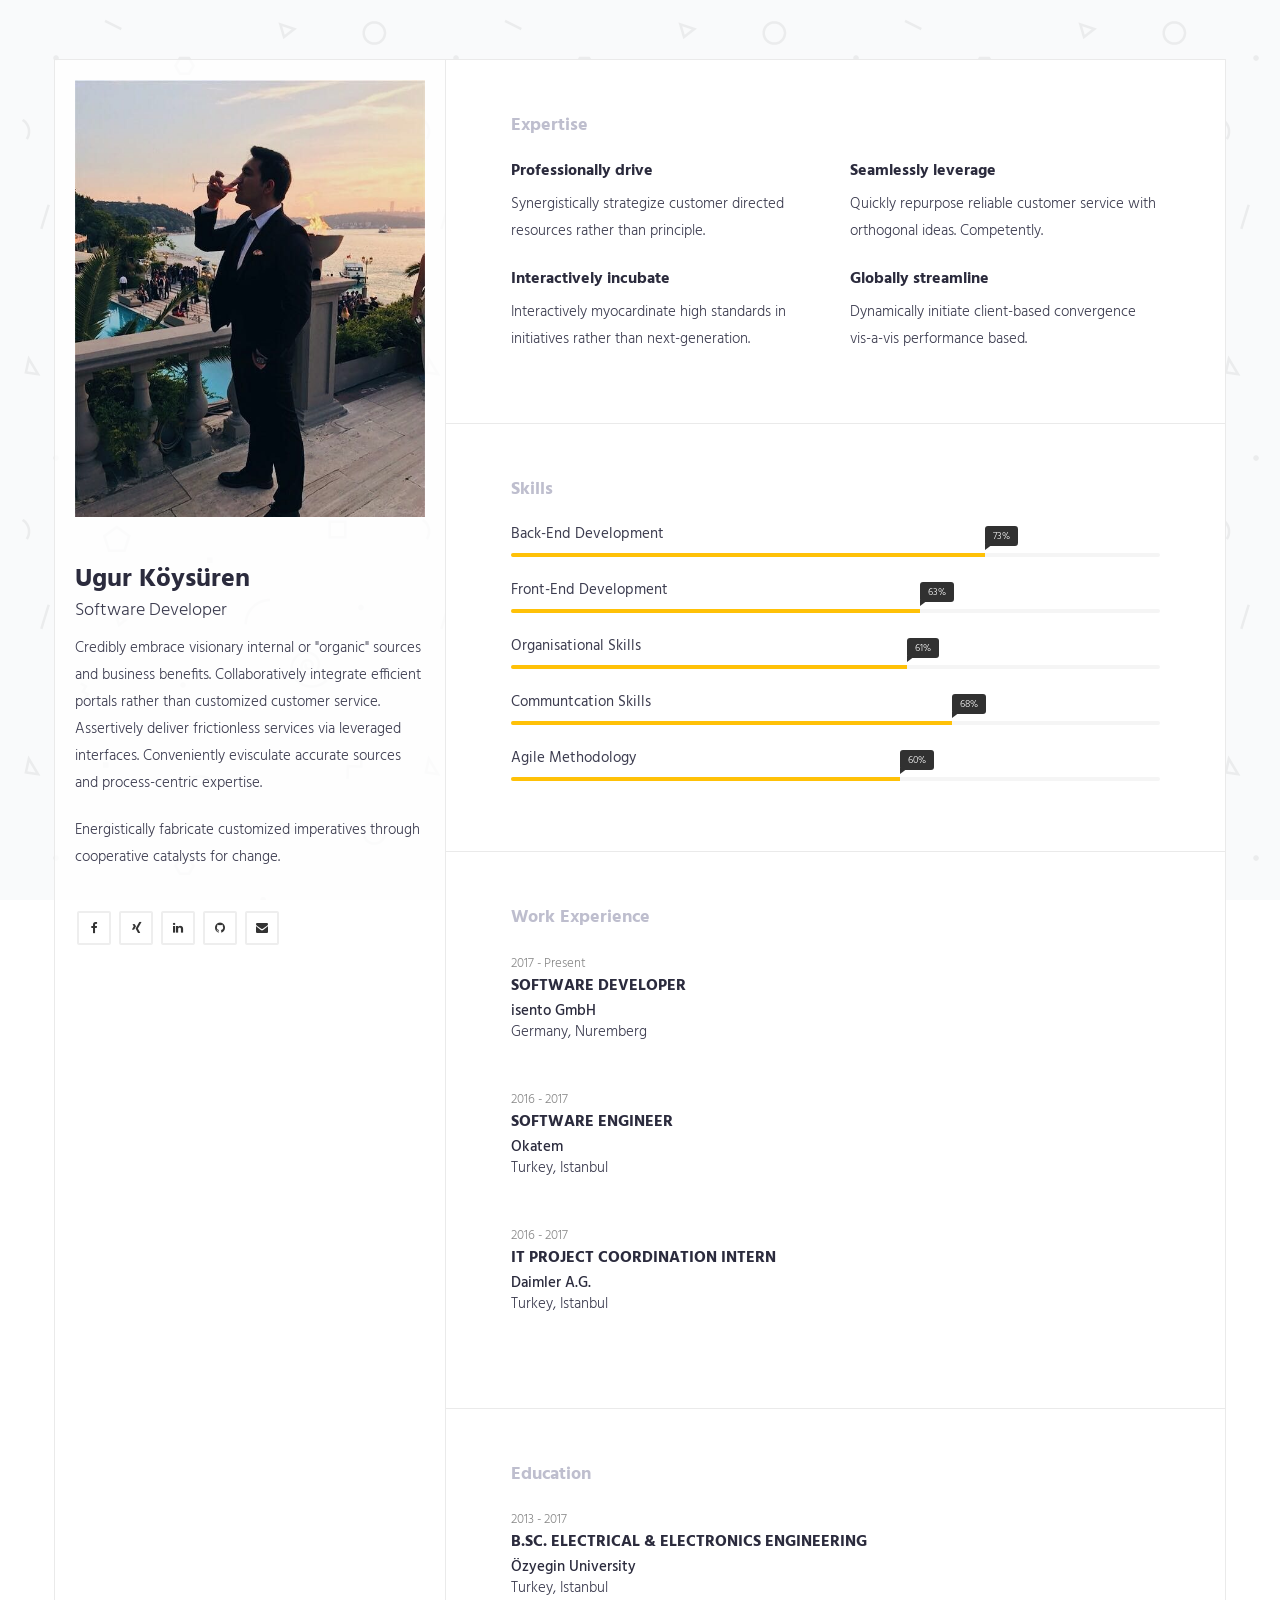
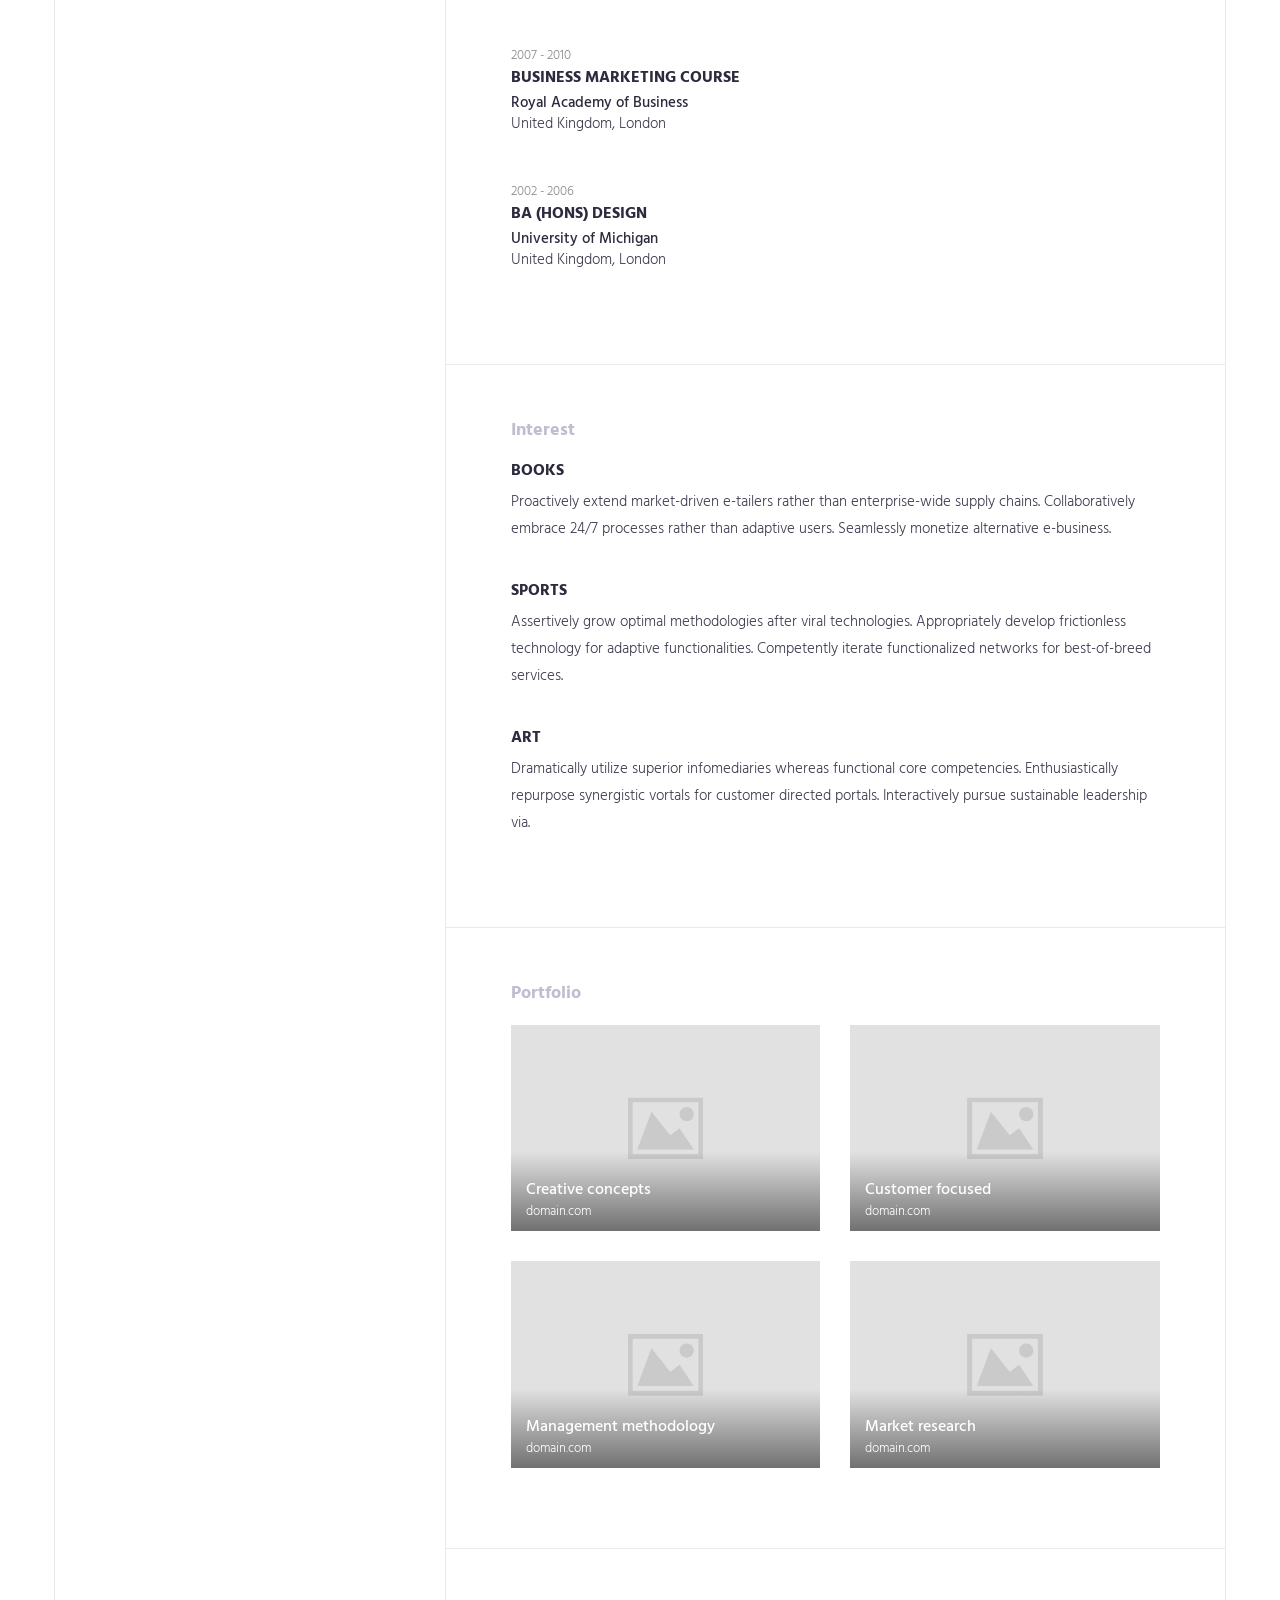
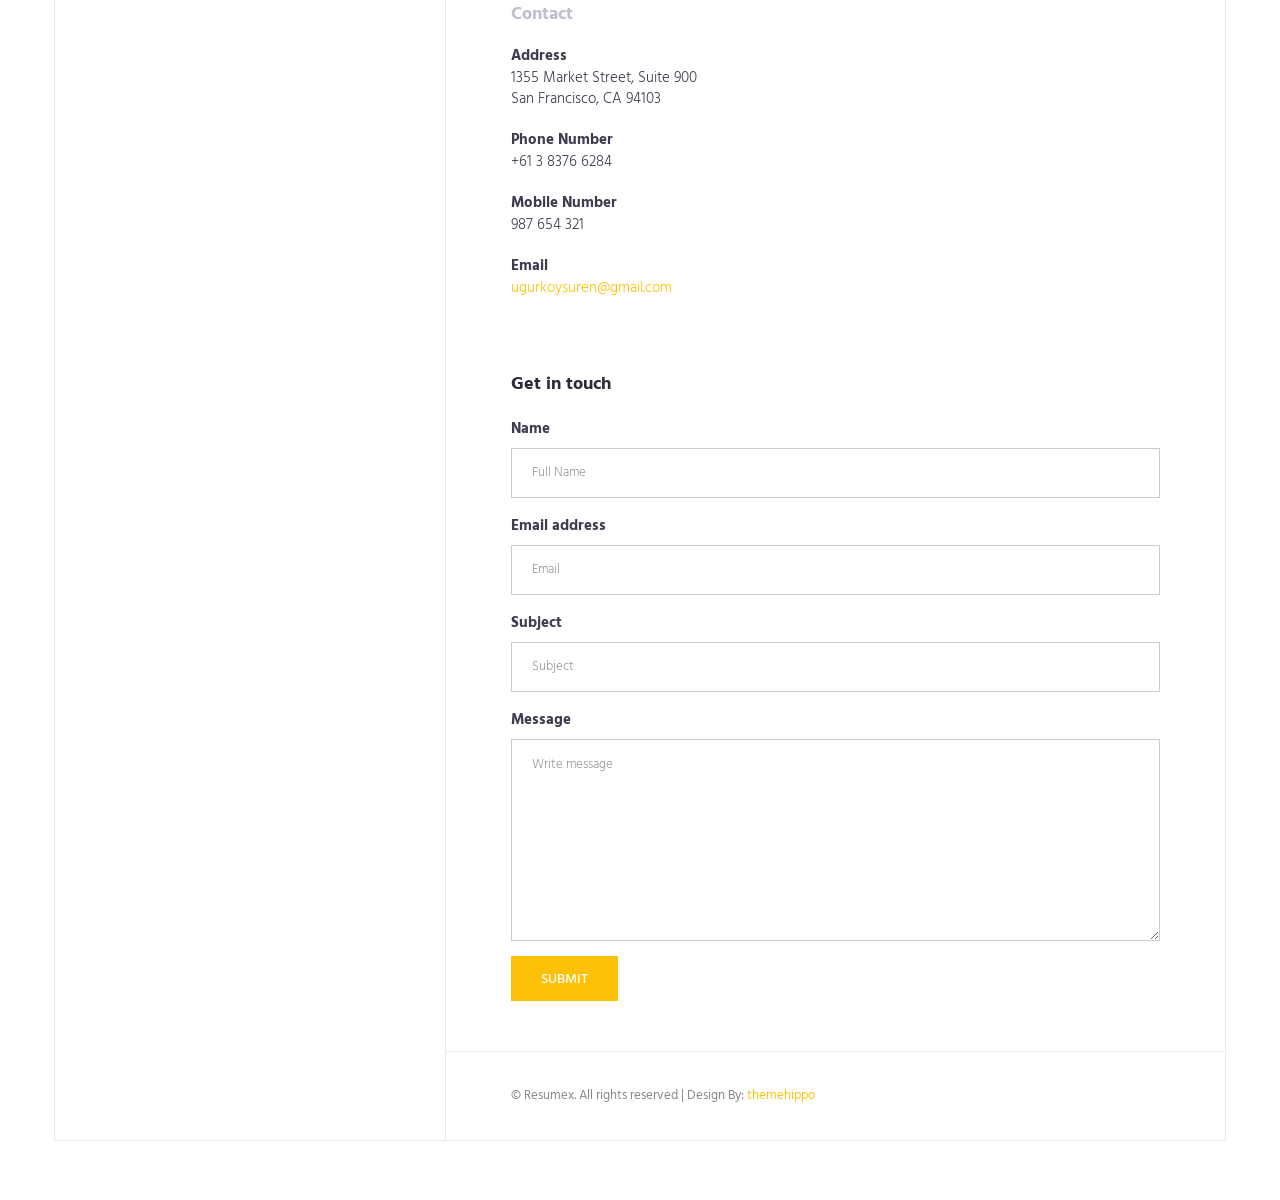
==== commit 6052931d: "in progress" ====
--- a/HTML/index.html
+++ b/HTML/index.html
@@ -153,11 +153,11 @@
                 <div class="progress-wrapper">
 
                     <div class="progress-item">
-                        <span class="progress-title">Marketing</span>
+                        <span class="progress-title">Back-End Development</span>
 
                         <div class="progress">
                             <div class="progress-bar" role="progressbar" aria-valuenow="62" aria-valuemin="0"
-                                 aria-valuemax="100" style="width: 62%"><span class="progress-percent"> 62%</span>
+                                 aria-valuemax="100" style="width: 73%"><span class="progress-percent"> 73%</span>
                             </div>
                         </div>
                         <!-- .progress -->
@@ -166,11 +166,11 @@
 
 
                     <div class="progress-item">
-                        <span class="progress-title">Market Research</span>
+                        <span class="progress-title">Front-End Development</span>
 
                         <div class="progress">
                             <div class="progress-bar" role="progressbar" aria-valuenow="90" aria-valuemin="0"
-                                 aria-valuemax="100" style="width: 90%"><span class="progress-percent"> 90%</span>
+                                 aria-valuemax="100" style="width: 63%"><span class="progress-percent"> 63%</span>
                             </div>
                         </div>
                         <!-- /.progress -->
@@ -183,7 +183,7 @@
 
                         <div class="progress">
                             <div class="progress-bar" role="progressbar" aria-valuenow="75" aria-valuemin="0"
-                                 aria-valuemax="100" style="width: 75%;"><span class="progress-percent"> 75%</span>
+                                 aria-valuemax="100" style="width: 61%;"><span class="progress-percent"> 61%</span>
                             </div>
                         </div>
                         <!-- /.progress -->
@@ -195,18 +195,18 @@
 
                         <div class="progress">
                             <div class="progress-bar" role="progressbar" aria-valuenow="55" aria-valuemin="0"
-                                 aria-valuemax="100" style="width: 55%;"><span class="progress-percent"> 55%</span>
+                                 aria-valuemax="100" style="width: 68%;"><span class="progress-percent"> 68%</span>
                             </div>
                         </div>
                         <!-- /.progress -->
                     </div>
                     <!-- /.skill-progress -->
                     <div class="progress-item">
-                        <span class="progress-title">Project Management</span>
+                        <span class="progress-title">Agile Methodology</span>
 
                         <div class="progress">
                             <div class="progress-bar" role="progressbar" aria-valuenow="55" aria-valuemin="0"
-                                 aria-valuemax="100" style="width: 80%;"><span class="progress-percent"> 80%</span>
+                                 aria-valuemax="100" style="width: 60%;"><span class="progress-percent"> 60%</span>
                             </div>
                         </div>
                         <!-- .progress -->
@@ -234,27 +234,27 @@
         <div class="row">
             <div class="col-md-12">
                 <div class="content-item">
-                    <small>2015 - Present</small>
-                    <h3>Head of market research</h3>
-                    <h4>Computer & Motor Ltd.</h4>
-
-                    <p>United Kingdom, London</p>
+                    <small>2017 - Present</small>
+                    <h3>Software Developer</h3>
+                    <h4>isento GmbH</h4>
+
+                    <p>Germany, Nuremberg</p>
                 </div>
                 <!-- .experience-item -->
                 <div class="content-item">
-                    <small>2012 - 2015</small>
-                    <h3>Media Analyst</h3>
-                    <h4>BizzNiss</h4>
-
-                    <p>United Kingdom, London</p>
+                    <small>2016 - 2017</small>
+                    <h3>Software Engineer</h3>
+                    <h4>Okatem</h4>
+
+                    <p>Turkey, Istanbul</p>
                 </div>
                 <!-- .experience-item -->
                 <div class="content-item">
-                    <small>2010 - 2012</small>
-                    <h3>Budget Administrator</h3>
-                    <h4>Somsom LLC</h4>
-
-                    <p>United Kingdom, London</p>
+                    <small>2016 - 2017</small>
+                    <h3>IT Project Coordination Intern</h3>
+                    <h4>Daimler A.G.</h4>
+
+                    <p>Turkey, Istanbul</p>
                 </div>
                 <!-- .experience-item -->
             </div>
@@ -277,11 +277,11 @@
         <div class="row">
             <div class="col-md-12">
                 <div class="content-item">
-                    <small>2010 - 2012</small>
-                    <h3>MA Product Design</h3>
-                    <h4>University of California</h4>
-
-                    <p>United Kingdom, London</p>
+                    <small>2013 - 2017</small>
+                    <h3>B.Sc. Electrical & Electronics Engineering</h3>
+                    <h4>Özyegin University</h4>
+
+                    <p>Turkey, Istanbul</p>
                 </div>
                 <!-- .experience-item -->
                 <div class="content-item">
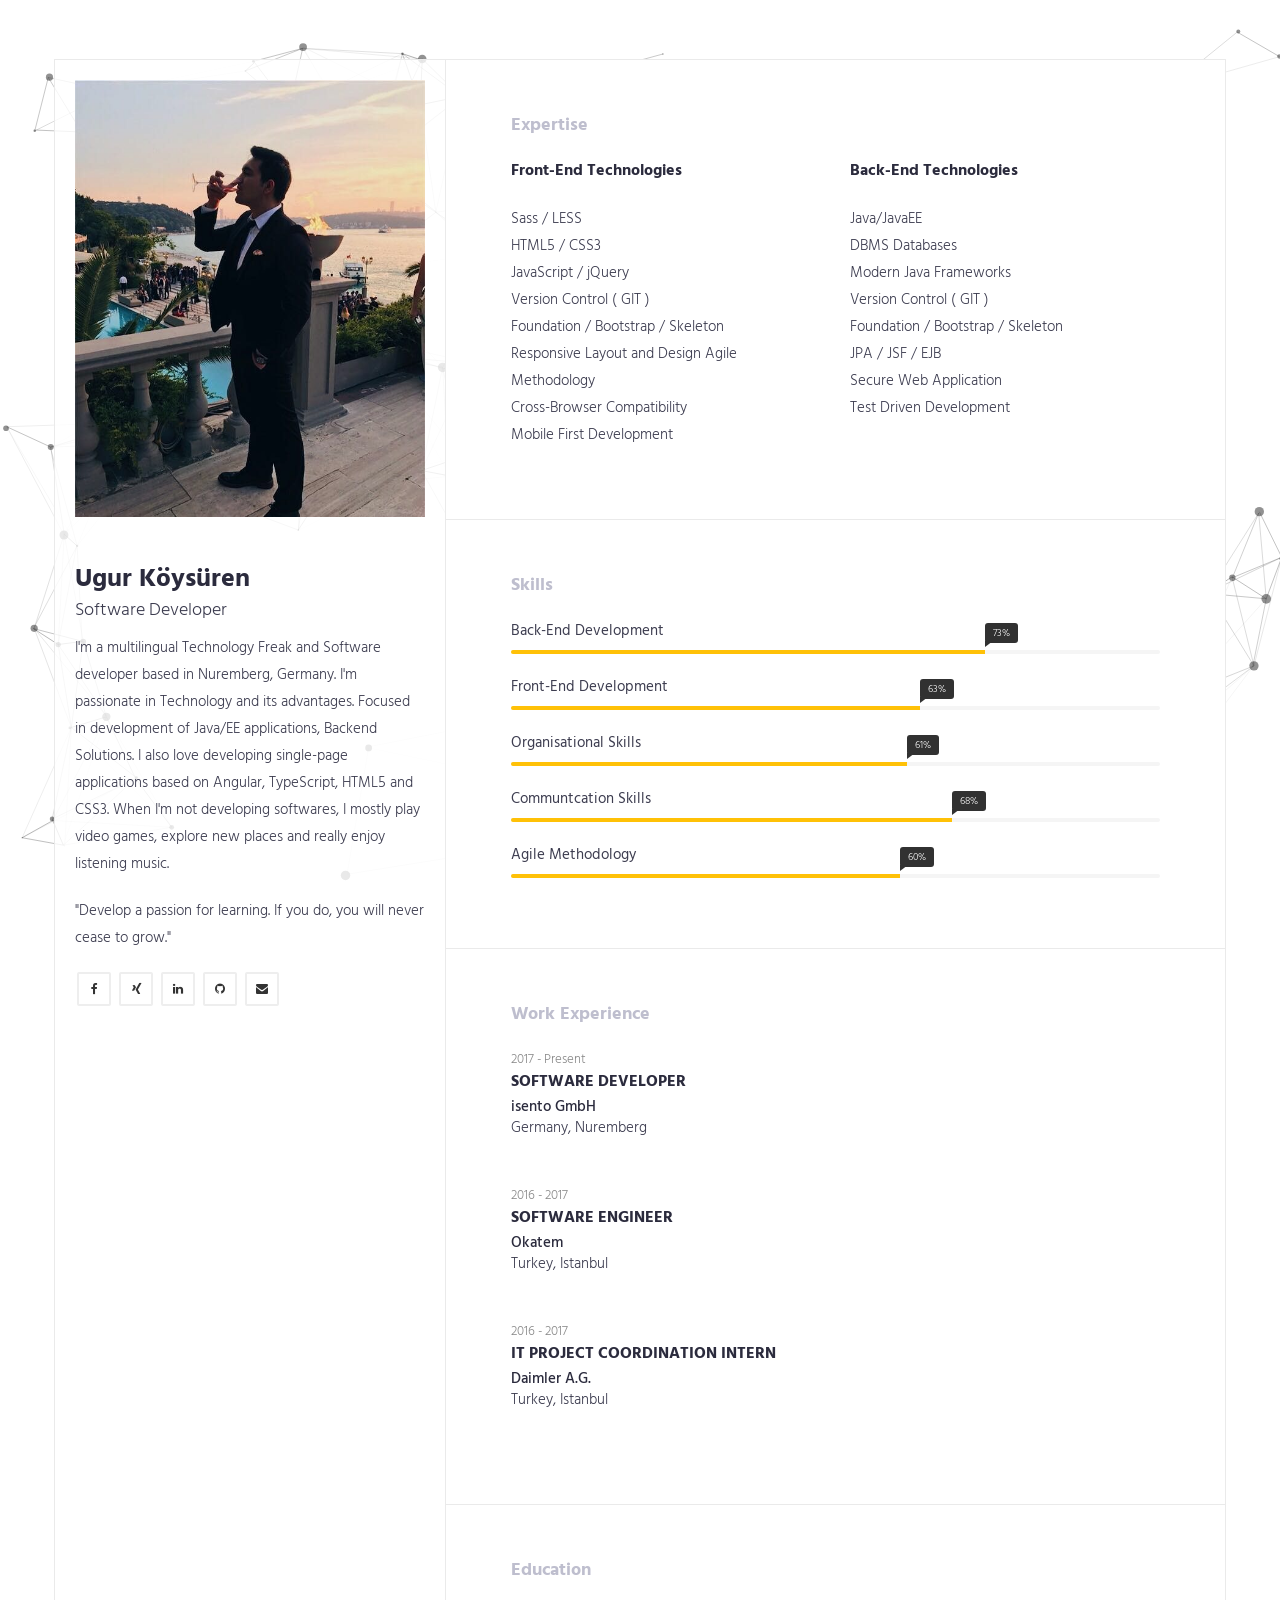
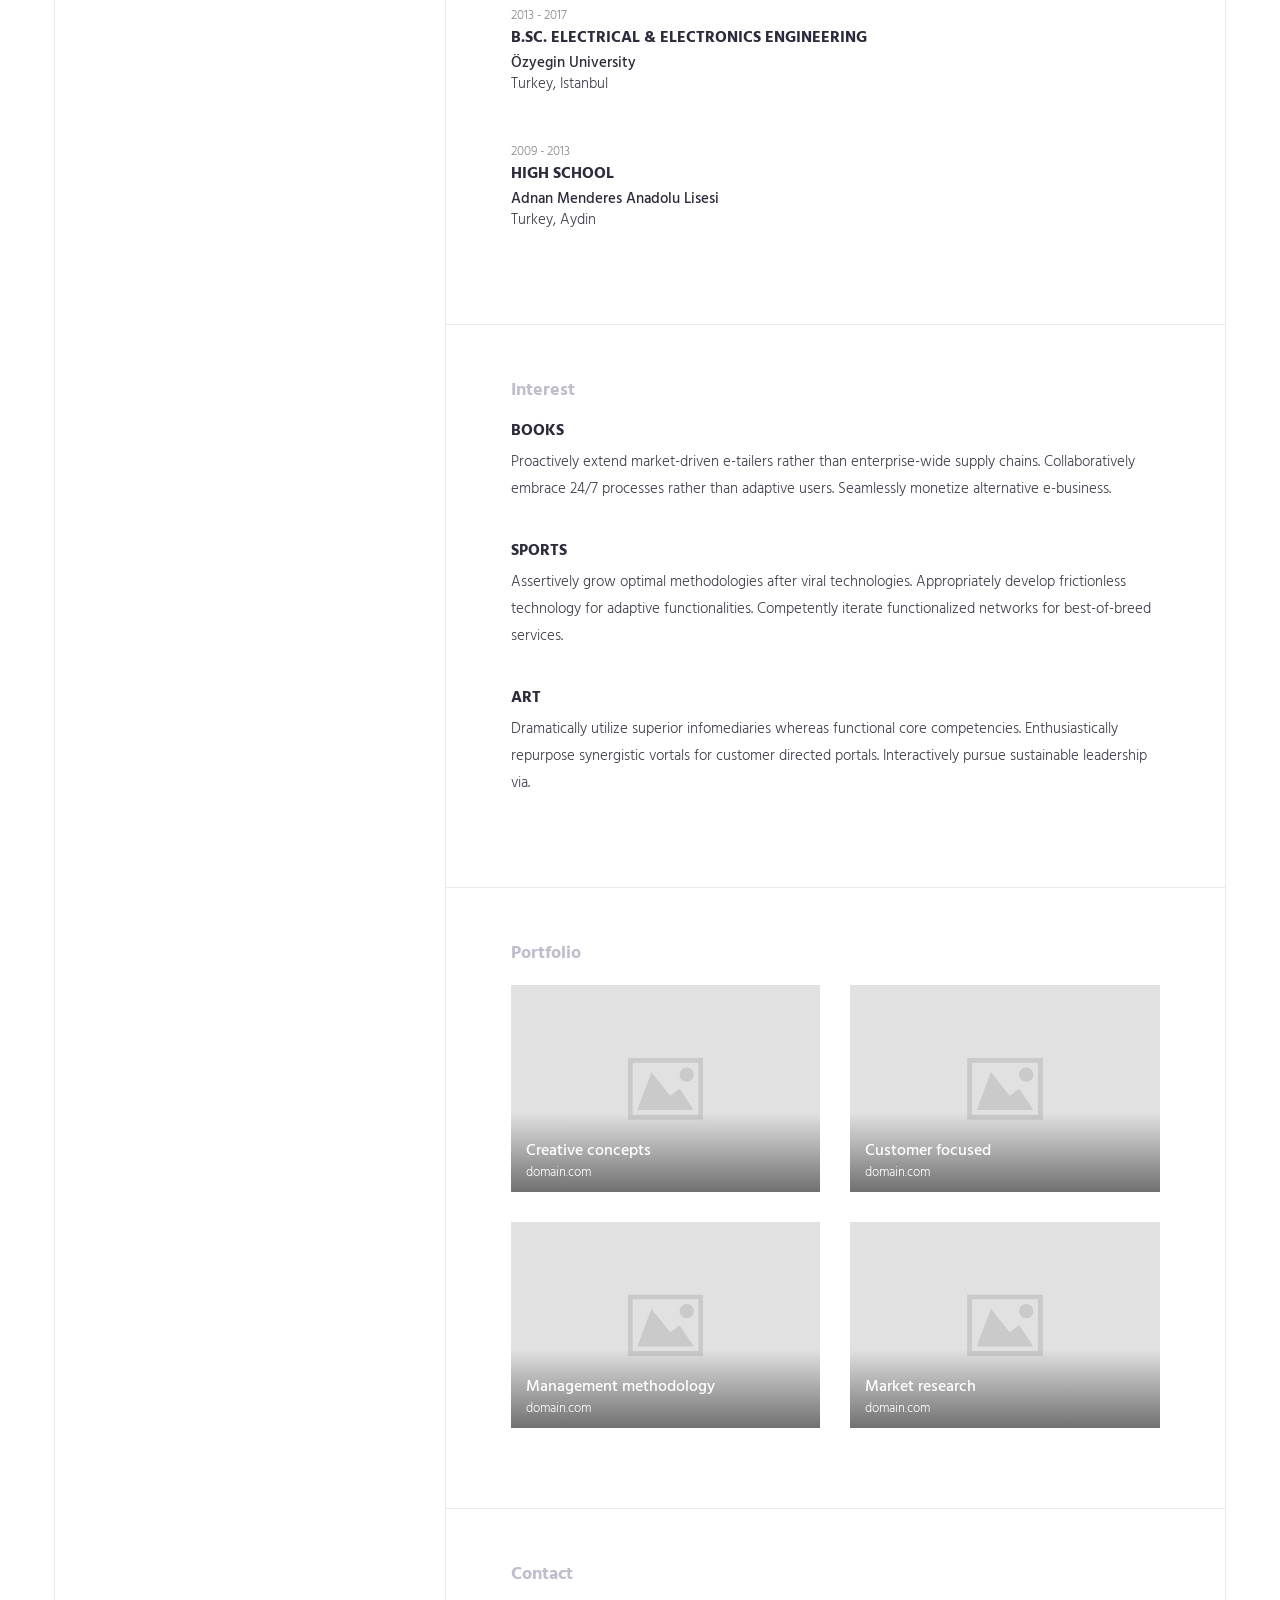
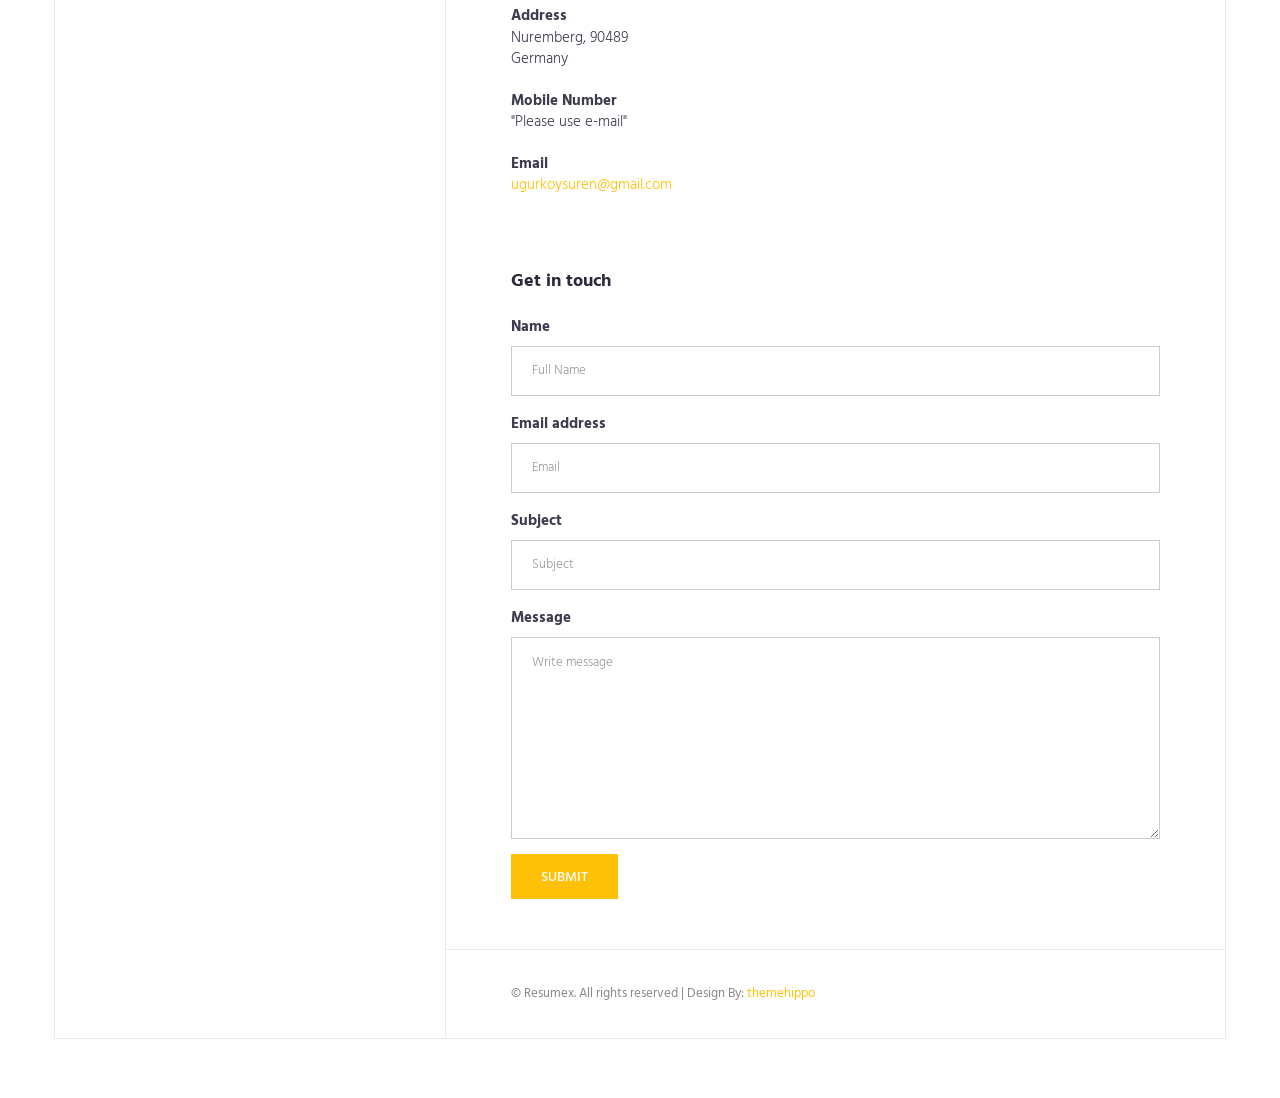
==== commit faecac4f: "Particle.js added in background" ====
--- a/HTML/index.html
+++ b/HTML/index.html
@@ -1,5 +1,6 @@
 <!DOCTYPE html>
 <html>
+
 <head>
     <meta charset="utf-8">
     <meta http-equiv="X-UA-Compatible" content="IE=edge">
@@ -28,513 +29,558 @@
     <script src="https://oss.maxcdn.com/html5shiv/3.7.2/html5shiv.min.js"></script>
     <script src="https://oss.maxcdn.com/respond/1.4.2/respond.min.js"></script>
     <![endif]-->
+
+
 </head>
+
 <body id="page-top" data-spy="scroll" data-target=".navbar">
-<div id="main-wrapper">
-<!-- Page Preloader -->
-<div id="preloader">
-    <div id="status">
-        <div class="status-mes"></div>
-    </div>
-</div>
-
-<div class="columns-block container">
-<div class="left-col-block blocks">
-    <header class="header theiaStickySidebar">
-        <div class="profile-img">
-            <img src="img/img-profile.jpg" class="img-responsive" alt=""/>
-        </div>
-        <div class="content">
-            <h1>Ugur Köysüren</h1>
-            <span class="lead">Software Developer</span>
-
-            <div class="about-text">
-                <p>
-                    Credibly embrace visionary internal or "organic" sources and business benefits. Collaboratively
-                    integrate efficient portals rather than customized customer service. Assertively deliver
-                    frictionless services via leveraged interfaces. Conveniently evisculate accurate sources and
-                    process-centric expertise.
-                </p>
-
-                <p>Energistically fabricate customized imperatives through cooperative catalysts for change.</p>
-
-
-                <p><img src="img/Signature.png" alt="" class="img-responsive"/></p>
-            </div>
-
-
-            <ul class="social-icon">
-                <li><a href="https://www.facebook.com/koysurenugur"><i class="fa fa-facebook" aria-hidden="true"></i></a></li>
-                <li><a href="https://www.xing.com/profile/Ugur_Koeysueren"><i class="fa fa-xing " aria-hidden="true"></i></a></li>
-                <li><a href="https://www.linkedin.com/in/koysurenugur/"><i class="fa fa-linkedin" aria-hidden="true"></i></a></li>
-                <li><a href="https://github.com/ugurkoysuren"><i class="fa fa-github" aria-hidden="true"></i></a></li>
-                <li><a href="mailto:ugurkoysuren@gmail.com?Subject=Hello"><i class="fa fa-envelope" aria-hidden="true"></i></a></li>
-            </ul>
-        </div>
-
-    </header>
-    <!-- .header-->
-</div>
-<!-- .left-col-block -->
-
-
-<div class="right-col-block blocks">
-<div class="theiaStickySidebar">
-<section class="expertise-wrapper section-wrapper gray-bg">
-    <div class="container-fluid">
-        <div class="row">
-            <div class="col-md-12">
-                <div class="section-title">
-                    <h2>Expertise</h2>
-                </div>
+
+
+    <div id="main-wrapper">
+        <!-- Page Preloader -->
+        <div id="preloader">
+            <div id="status">
+                <div class="status-mes"></div>
             </div>
         </div>
-        <!-- .row -->
-
-        <div class="row">
-            <div class="col-md-6">
-                <div class="expertise-item">
-                    <h3>Professionally drive</h3>
-
-                    <p>
-                        Synergistically strategize customer directed resources rather than principle.
-                    </p>
+
+        <div class="columns-block container" style="z-index: 100;position: relative;">
+            <div class="left-col-block blocks">
+                <header class="header theiaStickySidebar">
+                    <div class="profile-img">
+                        <img src="img/img-profile.jpg" class="img-responsive" alt="" />
+                    </div>
+                    <div class="content">
+                        <h1>Ugur Köysüren</h1>
+                        <span class="lead">Software Developer</span>
+
+                        <div class="about-text">
+                            <p>
+                                I'm a multilingual Technology Freak and Software developer based in Nuremberg, Germany. I'm passionate in Technology and
+                                its advantages. Focused in development of Java/EE applications, Backend Solutions. I also
+                                love developing single-page applications based on Angular, TypeScript, HTML5 and CSS3. When
+                                I'm not developing softwares, I mostly play video games, explore new places and really enjoy
+                                listening music.
+
+                            </p>
+                            <p>"Develop a passion for learning. If you do, you will never cease to grow."</p>
+                            <!--  <p>
+                                <img src="img/Signature.png" alt="" class="img-responsive" />
+                            </p> -->
+                        </div>
+                        <ul class="social-icon">
+                            <li>
+                                <a href="https://www.facebook.com/koysurenugur">
+                                    <i class="fa fa-facebook" aria-hidden="true"></i>
+                                </a>
+                            </li>
+                            <li>
+                                <a href="https://www.xing.com/profile/Ugur_Koeysueren">
+                                    <i class="fa fa-xing " aria-hidden="true"></i>
+                                </a>
+                            </li>
+                            <li>
+                                <a href="https://www.linkedin.com/in/koysurenugur/">
+                                    <i class="fa fa-linkedin" aria-hidden="true"></i>
+                                </a>
+                            </li>
+                            <li>
+                                <a href="https://github.com/ugurkoysuren">
+                                    <i class="fa fa-github" aria-hidden="true"></i>
+                                </a>
+                            </li>
+                            <li>
+                                <a href="mailto:ugurkoysuren@gmail.com?Subject=Hello">
+                                    <i class="fa fa-envelope" aria-hidden="true"></i>
+                                </a>
+                            </li>
+                        </ul>
+                    </div>
+
+                </header>
+                <!-- .header-->
+            </div>
+            <!-- .left-col-block -->
+
+
+            <div class="right-col-block blocks">
+                <div class="theiaStickySidebar">
+                    <section class="expertise-wrapper section-wrapper gray-bg">
+                        <div class="container-fluid">
+                            <div class="row">
+                                <div class="col-md-12">
+                                    <div class="section-title">
+                                        <h2>Expertise</h2>
+                                    </div>
+                                </div>
+                            </div>
+                            <!-- .row -->
+
+                            <div class="row">
+                                <div class="col-md-6">
+                                    <div class="expertise-item">
+                                        <h3> Front-End Technologies</h3>
+                                        <p>
+                                            <ul>
+                                                <li>Sass / LESS </li>
+                                                <li>HTML5 / CSS3 </li>
+                                                <li>JavaScript / jQuery </li>
+                                                <li>Version Control ( GIT )</li>
+                                                <li>Foundation / Bootstrap / Skeleton</li>
+                                                <li>Responsive Layout and Design Agile Methodology</li>
+                                                <li>Cross-Browser Compatibility</li>
+                                                <li>Mobile First Development</li>
+                                            </ul>
+                                        </p>
+                                    </div>
+                                </div>
+                                <div class="col-md-6">
+                                    <div class="expertise-item">
+                                        <h3>Back-End Technologies </h3>
+                                        <p>
+                                            <ul>
+                                                <li>Java/JavaEE</li>
+                                                <li>DBMS Databases</li>
+                                                <li>Modern Java Frameworks</li>
+                                                <li>Version Control ( GIT )</li>
+                                                <li>Foundation / Bootstrap / Skeleton</li>
+                                                <li>JPA / JSF / EJB</li>
+                                                <li>Secure Web Application</li>
+                                                <li>Test Driven Development</li>
+                                            </ul>
+                                        </p>
+                                    </div>
+                                </div>
+                            </div>
+                            <!-- <div class="row">
+                                <div class="col-md-6">
+                                    <div class="expertise-item">
+                                        <h3>Interactively incubate</h3>
+
+                                        <p>
+                                            Interactively myocardinate high standards in initiatives rather than next-generation.
+                                        </p>
+                                    </div>
+                                </div>
+
+                                <div class="col-md-6">
+                                    <div class="expertise-item">
+                                        <h3>Globally streamline</h3>
+
+                                        <p>
+                                            Dynamically initiate client-based convergence vis-a-vis performance based. </p>
+                                    </div>
+                                </div>
+
+                            </div>
+ -->
+
+                        </div>
+                    </section>
+                    <!-- .expertise-wrapper -->
+
+                    <section class="section-wrapper skills-wrapper">
+                        <div class="container-fluid">
+                            <div class="row">
+                                <div class="col-md-12">
+                                    <div class="section-title">
+                                        <h2>Skills</h2>
+                                    </div>
+                                </div>
+
+                            </div>
+                            <div class="row">
+                                <div class="col-md-12">
+                                    <div class="progress-wrapper">
+
+                                        <div class="progress-item">
+                                            <span class="progress-title">Back-End Development</span>
+
+                                            <div class="progress">
+                                                <div class="progress-bar" role="progressbar" aria-valuenow="62" aria-valuemin="0" aria-valuemax="100" style="width: 73%">
+                                                    <span class="progress-percent"> 73%</span>
+                                                </div>
+                                            </div>
+                                            <!-- .progress -->
+                                        </div>
+                                        <!-- .skill-progress -->
+
+
+                                        <div class="progress-item">
+                                            <span class="progress-title">Front-End Development</span>
+
+                                            <div class="progress">
+                                                <div class="progress-bar" role="progressbar" aria-valuenow="90" aria-valuemin="0" aria-valuemax="100" style="width: 63%">
+                                                    <span class="progress-percent"> 63%</span>
+                                                </div>
+                                            </div>
+                                            <!-- /.progress -->
+                                        </div>
+                                        <!-- /.skill-progress -->
+
+
+                                        <div class="progress-item">
+                                            <span class="progress-title">Organisational Skills</span>
+
+                                            <div class="progress">
+                                                <div class="progress-bar" role="progressbar" aria-valuenow="75" aria-valuemin="0" aria-valuemax="100" style="width: 61%;">
+                                                    <span class="progress-percent"> 61%</span>
+                                                </div>
+                                            </div>
+                                            <!-- /.progress -->
+                                        </div>
+                                        <!-- /.skill-progress -->
+
+                                        <div class="progress-item">
+                                            <span class="progress-title">Communtcation Skills</span>
+
+                                            <div class="progress">
+                                                <div class="progress-bar" role="progressbar" aria-valuenow="55" aria-valuemin="0" aria-valuemax="100" style="width: 68%;">
+                                                    <span class="progress-percent"> 68%</span>
+                                                </div>
+                                            </div>
+                                            <!-- /.progress -->
+                                        </div>
+                                        <!-- /.skill-progress -->
+                                        <div class="progress-item">
+                                            <span class="progress-title">Agile Methodology</span>
+
+                                            <div class="progress">
+                                                <div class="progress-bar" role="progressbar" aria-valuenow="55" aria-valuemin="0" aria-valuemax="100" style="width: 60%;">
+                                                    <span class="progress-percent"> 60%</span>
+                                                </div>
+                                            </div>
+                                            <!-- .progress -->
+                                        </div>
+                                        <!-- .skill-progress -->
+
+                                    </div>
+                                    <!-- /.progress-wrapper -->
+                                </div>
+                            </div>
+                            <!--.row -->
+                        </div>
+                        <!-- .container-fluid -->
+                    </section>
+                    <!-- .skills-wrapper -->
+
+                    <section class="section-wrapper section-experience gray-bg">
+                        <div class="container-fluid">
+                            <div class="row">
+                                <div class="col-md-12">
+                                    <div class="section-title">
+                                        <h2>Work Experience</h2>
+                                    </div>
+                                </div>
+                            </div>
+                            <!--.row-->
+                            <div class="row">
+                                <div class="col-md-12">
+                                    <div class="content-item">
+                                        <small>2017 - Present</small>
+                                        <h3>Software Developer</h3>
+                                        <h4>isento GmbH</h4>
+
+                                        <p>Germany, Nuremberg</p>
+                                    </div>
+                                    <!-- .experience-item -->
+                                    <div class="content-item">
+                                        <small>2016 - 2017</small>
+                                        <h3>Software Engineer</h3>
+                                        <h4>Okatem</h4>
+
+                                        <p>Turkey, Istanbul</p>
+                                    </div>
+                                    <!-- .experience-item -->
+                                    <div class="content-item">
+                                        <small>2016 - 2017</small>
+                                        <h3>IT Project Coordination Intern</h3>
+                                        <h4>Daimler A.G.</h4>
+
+                                        <p>Turkey, Istanbul</p>
+                                    </div>
+                                    <!-- .experience-item -->
+                                </div>
+                            </div>
+                            <!--.row-->
+                        </div>
+                        <!-- .container-fluid -->
+
+                    </section>
+                    <!-- .section-experience -->
+
+                    <section class="section-wrapper section-education">
+                        <div class="container-fluid">
+                            <div class="row">
+                                <div class="col-md-12">
+                                    <div class="section-title">
+                                        <h2>Education</h2>
+                                    </div>
+                                </div>
+                            </div>
+                            <!--.row-->
+                            <div class="row">
+                                <div class="col-md-12">
+                                    <div class="content-item">
+                                        <small>2013 - 2017</small>
+                                        <h3>B.Sc. Electrical & Electronics Engineering</h3>
+                                        <h4>Özyegin University</h4>
+
+                                        <p>Turkey, Istanbul</p>
+                                    </div>
+                                    <!-- .experience-item -->
+                                    <div class="content-item">
+                                        <small>2009 - 2013</small>
+                                        <h3>High School</h3>
+                                        <h4>Adnan Menderes Anadolu Lisesi</h4>
+                                        <p>Turkey, Aydin</p>
+                                    </div>
+                                    <!-- .experience-item -->
+
+
+                                    <!-- <div class="content-item">
+                                        <small>2002 - 2006</small>
+                                        <h3>BA (Hons) Design</h3>
+                                        <h4>University of Michigan</h4>
+
+                                        <p>United Kingdom, London</p>
+                                    </div> -->
+                                    <!-- .experience-item -->
+                                </div>
+                            </div>
+                            <!--.row-->
+                        </div>
+                        <!-- .container-fluid -->
+
+                    </section>
+                    <!-- .section-education -->
+
+                    <section class="section-wrapper section-interest gray-bg">
+                        <div class="container-fluid">
+                            <div class="row">
+                                <div class="col-md-12">
+                                    <div class="section-title">
+                                        <h2>Interest</h2>
+                                    </div>
+                                </div>
+                            </div>
+                            <!-- .row -->
+
+                            <div class="row">
+                                <div class="col-md-12">
+                                    <div class="content-item">
+                                        <h3>Books</h3>
+
+                                        <p>Proactively extend market-driven e-tailers rather than enterprise-wide supply chains.
+                                            Collaboratively embrace 24/7 processes rather than adaptive users. Seamlessly
+                                            monetize alternative e-business.</p>
+                                    </div>
+                                    <div class="content-item">
+                                        <h3>Sports</h3>
+
+                                        <p>Assertively grow optimal methodologies after viral technologies. Appropriately develop
+                                            frictionless technology for adaptive functionalities. Competently iterate functionalized
+                                            networks for best-of-breed services.</p>
+
+                                    </div>
+                                    <div class="content-item">
+                                        <h3>Art</h3>
+
+                                        <p>Dramatically utilize superior infomediaries whereas functional core competencies.
+                                            Enthusiastically repurpose synergistic vortals for customer directed portals.
+                                            Interactively pursue sustainable leadership via.</p>
+                                    </div>
+                                </div>
+                            </div>
+                            <!-- .row -->
+
+                        </div>
+                    </section>
+                    <!-- .section-publications -->
+
+                    <section class="section-wrapper portfolio-section">
+                        <div class="container-fluid">
+                            <div class="row">
+                                <div class="col-md-12">
+                                    <div class="section-title">
+                                        <h2>Portfolio</h2>
+                                    </div>
+                                </div>
+                            </div>
+                            <div class="row">
+                                <div class="col-md-6">
+                                    <a class="portfolio-item" href="#">
+                                        <div class="portfolio-thumb">
+                                            <img src="img/portfolio-1.jpg" alt="">
+                                        </div>
+
+                                        <div class="portfolio-info">
+                                            <h3>Creative concepts</h3>
+                                            <small>domain.com</small>
+                                        </div>
+                                        <!-- portfolio-info -->
+                                    </a>
+                                    <!-- .portfolio-item -->
+                                </div>
+                                <div class="col-md-6">
+                                    <a class="portfolio-item" href="#">
+                                        <div class="portfolio-thumb">
+                                            <img src="img/portfolio-2.jpg" alt="">
+                                        </div>
+
+                                        <div class="portfolio-info">
+                                            <h3>Customer focused</h3>
+                                            <small>domain.com</small>
+                                        </div>
+                                        <!-- portfolio-info -->
+                                    </a>
+                                    <!-- .portfolio-item -->
+                                </div>
+                                <div class="col-md-6">
+                                    <a class="portfolio-item" href="#">
+                                        <div class="portfolio-thumb">
+                                            <img src="img/portfolio-3.jpg" alt="">
+                                        </div>
+
+                                        <div class="portfolio-info">
+                                            <h3>Management methodology</h3>
+                                            <small>domain.com</small>
+                                        </div>
+                                        <!-- portfolio-info -->
+                                    </a>
+                                    <!-- .portfolio-item -->
+                                </div>
+                                <div class="col-md-6">
+                                    <a class="portfolio-item" href="#">
+                                        <div class="portfolio-thumb">
+                                            <img src="img/portfolio-4.jpg" alt="">
+                                        </div>
+
+                                        <div class="portfolio-info">
+                                            <h3>Market research</h3>
+                                            <small>domain.com</small>
+                                        </div>
+                                        <!-- portfolio-info -->
+                                    </a>
+                                    <!-- .portfolio-item -->
+                                </div>
+
+                            </div>
+                            <!-- /.row -->
+                        </div>
+                    </section>
+                    <!-- .portfolio -->
+
+                    <section class="section-contact section-wrapper gray-bg">
+                        <div class="container-fluid">
+                            <div class="row">
+                                <div class="col-md-12">
+                                    <div class="section-title">
+                                        <h2>Contact</h2>
+                                    </div>
+                                </div>
+                            </div>
+                            <!--.row-->
+                            <div class="row">
+                                <div class="col-md-12">
+                                    <address>
+                                        <strong>Address</strong>
+                                        <br> Nuremberg, 90489
+                                        <br> Germany
+
+                                    </address>
+                                    <!--    <address>
+                                        <strong></strong>
+                                        <br> 
+                                    </address> -->
+
+                                    <address>
+                                        <strong>Mobile Number</strong>
+                                        <br> "Please use e-mail"
+                                    </address>
+
+
+                                    <address>
+                                        <strong>Email</strong>
+                                        <br>
+                                        <a href="mailto:#">ugurkoysuren@gmail.com</a>
+                                    </address>
+                                </div>
+                            </div>
+                            <!--.row-->
+                            <div class="row">
+                                <div class="col-md-12">
+                                    <div class="feedback-form">
+                                        <h2>Get in touch</h2>
+
+                                        <form id="contactForm" action="sendemail.php" method="POST">
+                                            <div class="form-group">
+                                                <label for="InputName">Name</label>
+                                                <input type="text" name="name" required="" class="form-control" id="InputName" placeholder="Full Name">
+                                            </div>
+                                            <div class="form-group">
+                                                <label for="InputEmail">Email address</label>
+                                                <input type="email" name="email" required="" class="form-control" id="InputEmail" placeholder="Email">
+                                            </div>
+                                            <div class="form-group">
+                                                <label for="InputSubject">Subject</label>
+                                                <input type="text" name="subject" class="form-control" id="InputSubject" placeholder="Subject">
+                                            </div>
+                                            <div class="form-group">
+                                                <label for="message-text" class="control-label">Message</label>
+                                                <textarea class="form-control" rows="4" required="" name="message" id="message-text" placeholder="Write message"></textarea>
+                                            </div>
+
+                                            <button type="submit" class="btn btn-primary">Submit</button>
+                                        </form>
+                                    </div>
+                                    <!-- .feedback-form -->
+
+
+                                </div>
+                            </div>
+                        </div>
+                        <!--.container-fluid-->
+                    </section>
+                    <!--.section-contact-->
+
+                    <footer class="footer">
+                        <div class="copyright-section">
+                            <div class="container-fluid">
+                                <div class="row">
+                                    <div class="col-md-12">
+                                        <div class="copytext">&copy; Resumex. All rights reserved | Design By:
+                                            <a href="https://themehippo.com">themehippo</a>
+                                        </div>
+                                    </div>
+                                </div>
+                                <!--.row-->
+                            </div>
+                            <!-- .container-fluid -->
+                        </div>
+                        <!-- .copyright-section -->
+                    </footer>
+                    <!-- .footer -->
                 </div>
+                <!-- Sticky -->
             </div>
-            <div class="col-md-6">
-                <div class="expertise-item">
-                    <h3>Seamlessly leverage </h3>
-
-                    <p>
-                        Quickly repurpose reliable customer service with orthogonal ideas. Competently.
-                    </p>
-                </div>
-            </div>
+            <!-- .right-col-block -->
         </div>
-        <div class="row">
-            <div class="col-md-6">
-                <div class="expertise-item">
-                    <h3>Interactively incubate</h3>
-
-                    <p>
-                        Interactively myocardinate high standards in initiatives rather than next-generation.
-                    </p>
-                </div>
-            </div>
-
-            <div class="col-md-6">
-                <div class="expertise-item">
-                    <h3>Globally streamline</h3>
-
-                    <p>
-                        Dynamically initiate client-based convergence vis-a-vis performance based. </p>
-                </div>
-            </div>
-
-        </div>
-
-
+        <!-- .columns-block -->
     </div>
-</section>
-<!-- .expertise-wrapper -->
-
-<section class="section-wrapper skills-wrapper">
-    <div class="container-fluid">
-        <div class="row">
-            <div class="col-md-12">
-                <div class="section-title">
-                    <h2>Skills</h2>
-                </div>
-            </div>
-
-        </div>
-        <div class="row">
-            <div class="col-md-12">
-                <div class="progress-wrapper">
-
-                    <div class="progress-item">
-                        <span class="progress-title">Back-End Development</span>
-
-                        <div class="progress">
-                            <div class="progress-bar" role="progressbar" aria-valuenow="62" aria-valuemin="0"
-                                 aria-valuemax="100" style="width: 73%"><span class="progress-percent"> 73%</span>
-                            </div>
-                        </div>
-                        <!-- .progress -->
-                    </div>
-                    <!-- .skill-progress -->
-
-
-                    <div class="progress-item">
-                        <span class="progress-title">Front-End Development</span>
-
-                        <div class="progress">
-                            <div class="progress-bar" role="progressbar" aria-valuenow="90" aria-valuemin="0"
-                                 aria-valuemax="100" style="width: 63%"><span class="progress-percent"> 63%</span>
-                            </div>
-                        </div>
-                        <!-- /.progress -->
-                    </div>
-                    <!-- /.skill-progress -->
-
-
-                    <div class="progress-item">
-                        <span class="progress-title">Organisational Skills</span>
-
-                        <div class="progress">
-                            <div class="progress-bar" role="progressbar" aria-valuenow="75" aria-valuemin="0"
-                                 aria-valuemax="100" style="width: 61%;"><span class="progress-percent"> 61%</span>
-                            </div>
-                        </div>
-                        <!-- /.progress -->
-                    </div>
-                    <!-- /.skill-progress -->
-
-                    <div class="progress-item">
-                        <span class="progress-title">Communtcation Skills</span>
-
-                        <div class="progress">
-                            <div class="progress-bar" role="progressbar" aria-valuenow="55" aria-valuemin="0"
-                                 aria-valuemax="100" style="width: 68%;"><span class="progress-percent"> 68%</span>
-                            </div>
-                        </div>
-                        <!-- /.progress -->
-                    </div>
-                    <!-- /.skill-progress -->
-                    <div class="progress-item">
-                        <span class="progress-title">Agile Methodology</span>
-
-                        <div class="progress">
-                            <div class="progress-bar" role="progressbar" aria-valuenow="55" aria-valuemin="0"
-                                 aria-valuemax="100" style="width: 60%;"><span class="progress-percent"> 60%</span>
-                            </div>
-                        </div>
-                        <!-- .progress -->
-                    </div>
-                    <!-- .skill-progress -->
-
-                </div>
-                <!-- /.progress-wrapper -->
-            </div>
-        </div>
-        <!--.row -->
-    </div>
-    <!-- .container-fluid -->
-</section>
-<!-- .skills-wrapper -->
-
-<section class="section-wrapper section-experience gray-bg">
-    <div class="container-fluid">
-        <div class="row">
-            <div class="col-md-12">
-                <div class="section-title"><h2>Work Experience</h2></div>
-            </div>
-        </div>
-        <!--.row-->
-        <div class="row">
-            <div class="col-md-12">
-                <div class="content-item">
-                    <small>2017 - Present</small>
-                    <h3>Software Developer</h3>
-                    <h4>isento GmbH</h4>
-
-                    <p>Germany, Nuremberg</p>
-                </div>
-                <!-- .experience-item -->
-                <div class="content-item">
-                    <small>2016 - 2017</small>
-                    <h3>Software Engineer</h3>
-                    <h4>Okatem</h4>
-
-                    <p>Turkey, Istanbul</p>
-                </div>
-                <!-- .experience-item -->
-                <div class="content-item">
-                    <small>2016 - 2017</small>
-                    <h3>IT Project Coordination Intern</h3>
-                    <h4>Daimler A.G.</h4>
-
-                    <p>Turkey, Istanbul</p>
-                </div>
-                <!-- .experience-item -->
-            </div>
-        </div>
-        <!--.row-->
-    </div>
-    <!-- .container-fluid -->
-
-</section>
-<!-- .section-experience -->
-
-<section class="section-wrapper section-education">
-    <div class="container-fluid">
-        <div class="row">
-            <div class="col-md-12">
-                <div class="section-title"><h2>Education</h2></div>
-            </div>
-        </div>
-        <!--.row-->
-        <div class="row">
-            <div class="col-md-12">
-                <div class="content-item">
-                    <small>2013 - 2017</small>
-                    <h3>B.Sc. Electrical & Electronics Engineering</h3>
-                    <h4>Özyegin University</h4>
-
-                    <p>Turkey, Istanbul</p>
-                </div>
-                <!-- .experience-item -->
-                <div class="content-item">
-                    <small>2007 - 2010</small>
-                    <h3>Business marketing course</h3>
-                    <h4>Royal Academy of Business</h4>
-
-                    <p>United Kingdom, London</p>
-                </div>
-                <!-- .experience-item -->
-                <div class="content-item">
-                    <small>2002 - 2006</small>
-                    <h3>BA (Hons) Design</h3>
-                    <h4>University of Michigan</h4>
-
-                    <p>United Kingdom, London</p>
-                </div>
-                <!-- .experience-item -->
-            </div>
-        </div>
-        <!--.row-->
-    </div>
-    <!-- .container-fluid -->
-
-</section>
-<!-- .section-education -->
-
-<section class="section-wrapper section-interest gray-bg">
-    <div class="container-fluid">
-        <div class="row">
-            <div class="col-md-12">
-                <div class="section-title">
-                    <h2>Interest</h2>
-                </div>
-            </div>
-        </div>
-        <!-- .row -->
-
-        <div class="row">
-            <div class="col-md-12">
-                <div class="content-item">
-                    <h3>Books</h3>
-
-                    <p>Proactively extend market-driven e-tailers rather than enterprise-wide supply chains.
-                        Collaboratively embrace 24/7 processes rather than adaptive users. Seamlessly monetize
-                        alternative e-business.</p>
-                </div>
-                <div class="content-item">
-                    <h3>Sports</h3>
-
-                    <p>Assertively grow optimal methodologies after viral technologies. Appropriately develop
-                        frictionless technology for adaptive functionalities. Competently iterate functionalized
-                        networks for best-of-breed services.</p>
-
-                </div>
-                <div class="content-item">
-                    <h3>Art</h3>
-
-                    <p>Dramatically utilize superior infomediaries whereas functional core competencies.
-                        Enthusiastically repurpose synergistic vortals for customer directed portals. Interactively
-                        pursue sustainable leadership via.</p>
-                </div>
-            </div>
-        </div>
-        <!-- .row -->
-
-    </div>
-</section>
-<!-- .section-publications -->
-
-<section class="section-wrapper portfolio-section">
-    <div class="container-fluid">
-        <div class="row">
-            <div class="col-md-12">
-                <div class="section-title">
-                    <h2>Portfolio</h2>
-                </div>
-            </div>
-        </div>
-        <div class="row">
-            <div class="col-md-6">
-                <a class="portfolio-item" href="#">
-                    <div class="portfolio-thumb">
-                        <img src="img/portfolio-1.jpg" alt="">
-                    </div>
-
-                    <div class="portfolio-info">
-                        <h3>Creative concepts</h3>
-                        <small>domain.com</small>
-                    </div>
-                    <!-- portfolio-info -->
-                </a>
-                <!-- .portfolio-item -->
-            </div>
-            <div class="col-md-6">
-                <a class="portfolio-item" href="#">
-                    <div class="portfolio-thumb">
-                        <img src="img/portfolio-2.jpg" alt="">
-                    </div>
-
-                    <div class="portfolio-info">
-                        <h3>Customer focused</h3>
-                        <small>domain.com</small>
-                    </div>
-                    <!-- portfolio-info -->
-                </a>
-                <!-- .portfolio-item -->
-            </div>
-            <div class="col-md-6">
-                <a class="portfolio-item" href="#">
-                    <div class="portfolio-thumb">
-                        <img src="img/portfolio-3.jpg" alt="">
-                    </div>
-
-                    <div class="portfolio-info">
-                        <h3>Management methodology</h3>
-                        <small>domain.com</small>
-                    </div>
-                    <!-- portfolio-info -->
-                </a>
-                <!-- .portfolio-item -->
-            </div>
-            <div class="col-md-6">
-                <a class="portfolio-item" href="#">
-                    <div class="portfolio-thumb">
-                        <img src="img/portfolio-4.jpg" alt="">
-                    </div>
-
-                    <div class="portfolio-info">
-                        <h3>Market research</h3>
-                        <small>domain.com</small>
-                    </div>
-                    <!-- portfolio-info -->
-                </a>
-                <!-- .portfolio-item -->
-            </div>
-
-        </div>
-        <!-- /.row -->
-    </div>
-</section>
-<!-- .portfolio -->
-
-<section class="section-contact section-wrapper gray-bg">
-    <div class="container-fluid">
-        <div class="row">
-            <div class="col-md-12">
-                <div class="section-title">
-                    <h2>Contact</h2>
-                </div>
-            </div>
-        </div>
-        <!--.row-->
-        <div class="row">
-            <div class="col-md-12">
-                <address>
-                    <strong>Address</strong><br>
-                    1355 Market Street, Suite 900<br>
-                    San Francisco, CA 94103
-
-                </address>
-                <address>
-                    <strong>Phone Number</strong><br>
-                    +61 3 8376 6284
-                </address>
-
-                <address>
-                    <strong>Mobile Number</strong><br>
-                    987 654 321
-                </address>
-
-
-                <address>
-                    <strong>Email</strong><br>
-                    <a href="mailto:#">ugurkoysuren@gmail.com</a>
-                </address>
-            </div>
-        </div>
-        <!--.row-->
-        <div class="row">
-            <div class="col-md-12">
-                <div class="feedback-form">
-                    <h2>Get in touch</h2>
-
-                    <form id="contactForm" action="sendemail.php" method="POST">
-                        <div class="form-group">
-                            <label for="InputName">Name</label>
-                            <input type="text" name="name" required="" class="form-control" id="InputName"
-                                   placeholder="Full Name">
-                        </div>
-                        <div class="form-group">
-                            <label for="InputEmail">Email address</label>
-                            <input type="email" name="email" required="" class="form-control" id="InputEmail"
-                                   placeholder="Email">
-                        </div>
-                        <div class="form-group">
-                            <label for="InputSubject">Subject</label>
-                            <input type="text" name="subject" class="form-control" id="InputSubject"
-                                   placeholder="Subject">
-                        </div>
-                        <div class="form-group">
-                            <label for="message-text" class="control-label">Message</label>
-                            <textarea class="form-control" rows="4" required="" name="message" id="message-text"
-                                      placeholder="Write message"></textarea>
-                        </div>
-
-                        <button type="submit" class="btn btn-primary">Submit</button>
-                    </form>
-                </div>
-                <!-- .feedback-form -->
-
-
-            </div>
-        </div>
-    </div>
-    <!--.container-fluid-->
-</section>
-<!--.section-contact-->
-
-<footer class="footer">
-    <div class="copyright-section">
-        <div class="container-fluid">
-            <div class="row">
-                <div class="col-md-12">
-                    <div class="copytext">&copy; Resumex. All rights reserved | Design By: <a
-                            href="https://themehippo.com">themehippo</a></div>
-                </div>
-            </div>
-            <!--.row-->
-        </div>
-        <!-- .container-fluid -->
-    </div>
-    <!-- .copyright-section -->
-</footer>
-<!-- .footer -->
-</div>
-<!-- Sticky -->
-</div>
-<!-- .right-col-block -->
-</div>
-<!-- .columns-block -->
-</div>
-<!-- #main-wrapper -->
-
-<!-- jquery -->
-<script src="js/jquery-2.1.4.min.js"></script>
-
-<!-- Bootstrap -->
-<script src="js/bootstrap.min.js"></script>
-<script src="js/theia-sticky-sidebar.js"></script>
-<script src="js/scripts.js"></script>
-
-
+    <!-- #main-wrapper -->
+    <!-- jquery -->
+    <script src="js/jquery-2.1.4.min.js"></script>
+
+    <!-- Bootstrap -->
+    <script src="js/bootstrap.min.js"></script>
+    <script src="js/theia-sticky-sidebar.js"></script>
+    <script src="js/scripts.js"></script>
+
+    <div id="particles-js"></div>
+    <script type="text/javascript" src="js/particles.js"></script>
+    <script type="text/javascript" src="js/app.js"></script>
 
 </body>
+
 </html>
--- a/HTML/css/style.css
+++ b/HTML/css/style.css
@@ -20,8 +20,11 @@
     line-height : 1.8em;
     color       : #3d3d50;
     font-weight : 300;
-    background  : url("../img/pattern-bg.png") fixed;
-    }
+    margin: 0;
+    padding: 0;
+    height: 100vh;
+    }
+
 
 /* --------------------------------------
  * Global Typography
@@ -566,4 +569,14 @@
     margin     : 0;
     text-align : center;
     top        : 65%;
-}+}
+
+#particles-js {
+    position: fixed;
+    z-index: 50;
+    width: 100%;
+    height: 100%;
+    top: 0;
+    left: 0;
+    color: red;
+  }
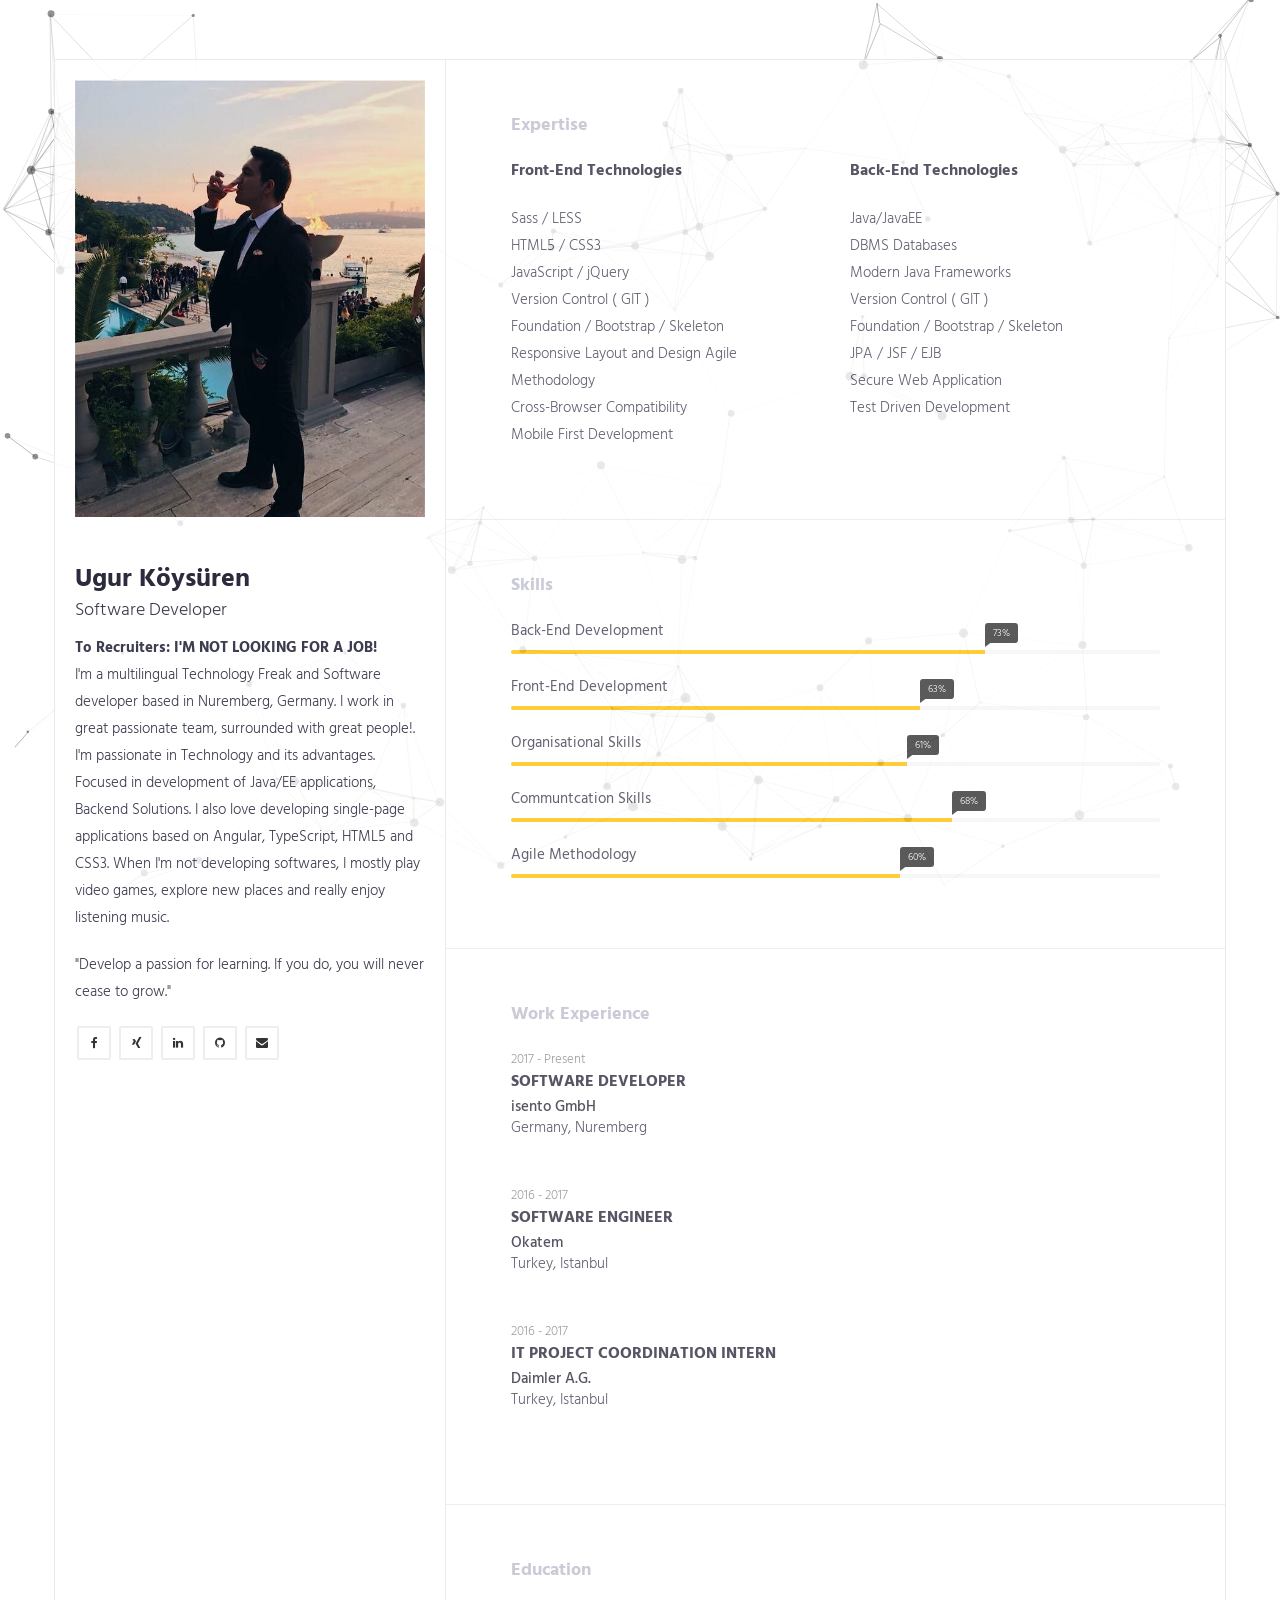
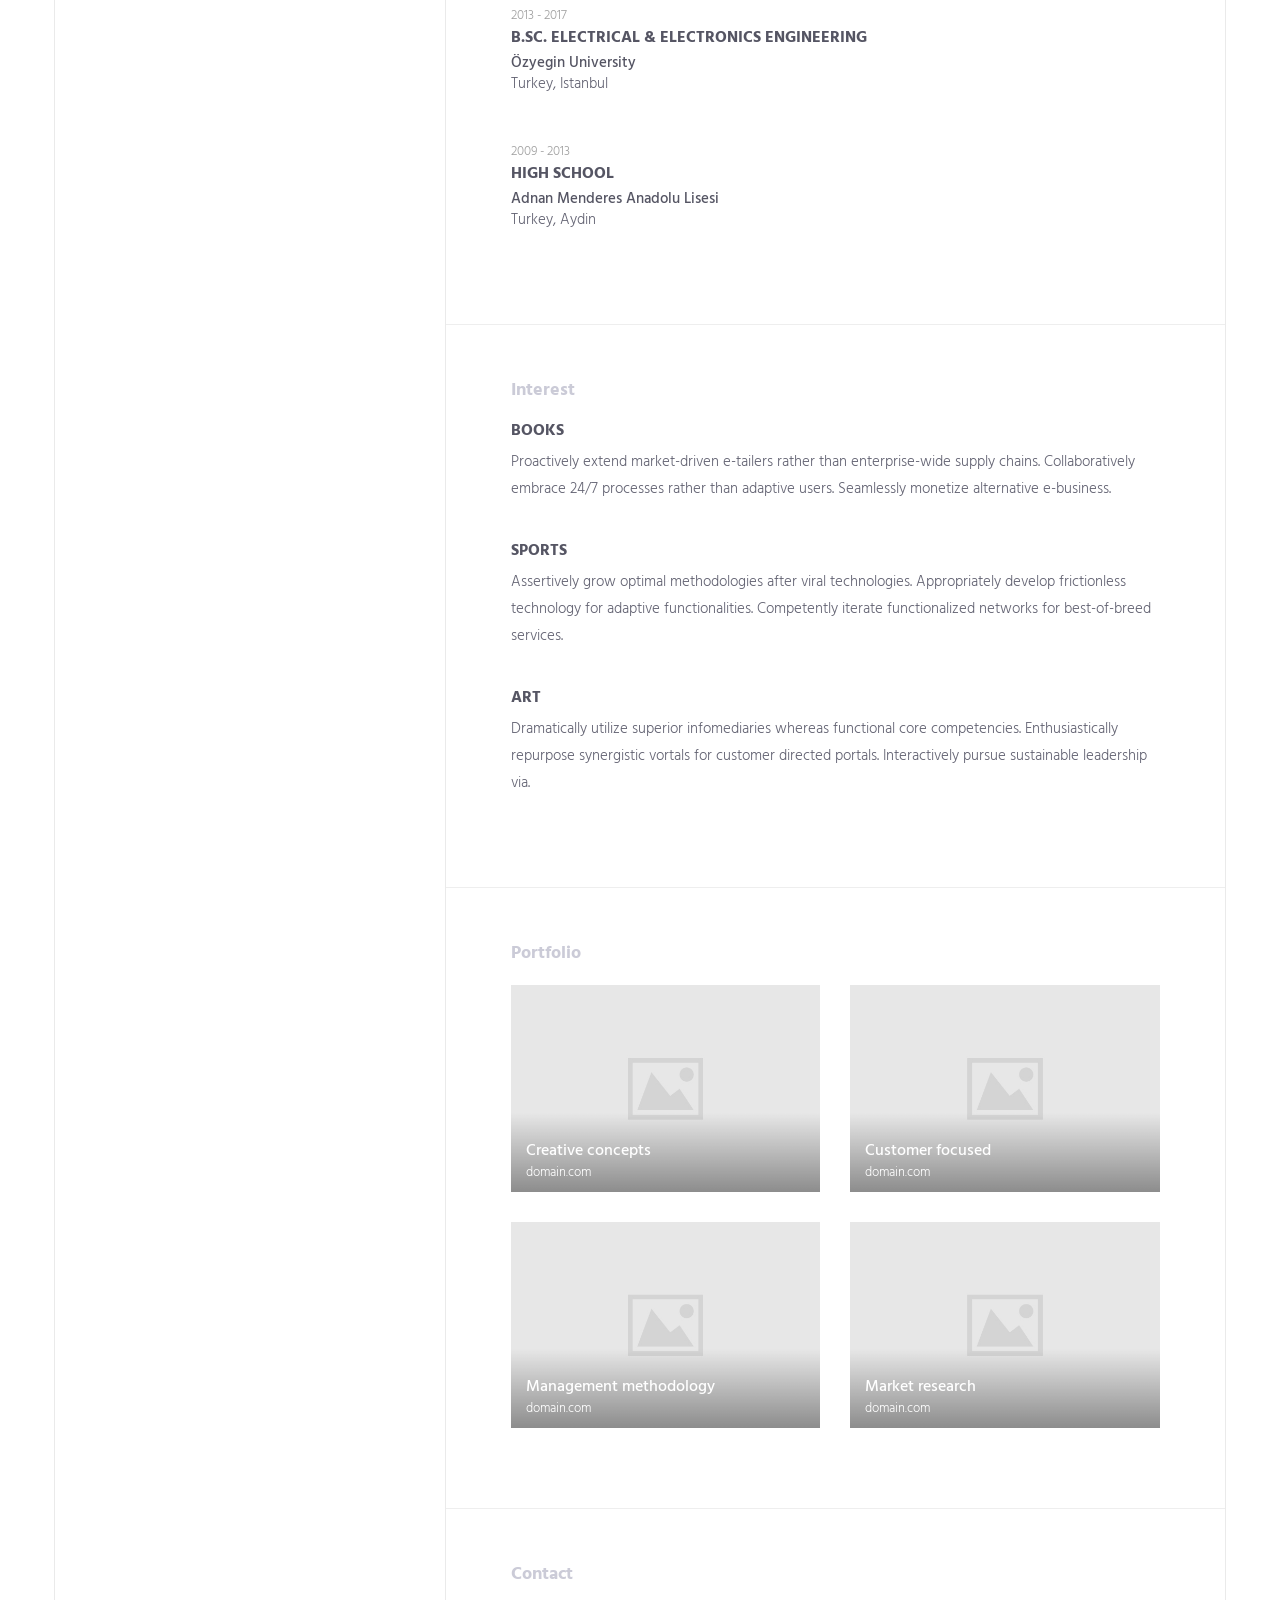
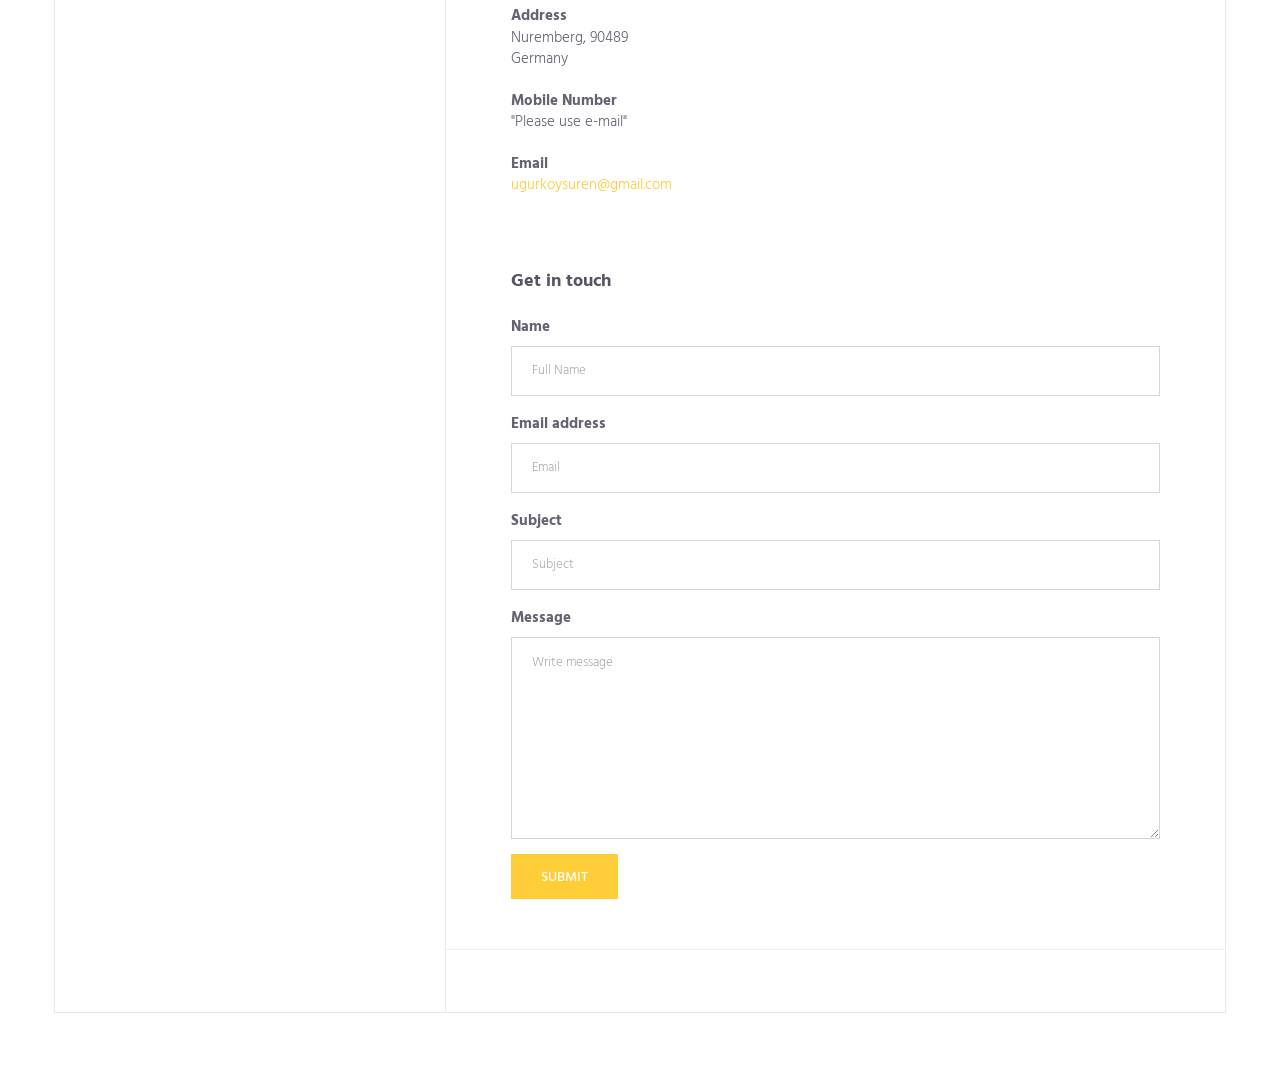
==== commit 5e41dd53: "skills" ====
--- a/HTML/index.html
+++ b/HTML/index.html
@@ -56,12 +56,17 @@
 
                         <div class="about-text">
                             <p>
-                                I'm a multilingual Technology Freak and Software developer based in Nuremberg, Germany. I'm passionate in Technology and
+                                    <strong>
+                                            To Recruiters: I'M NOT LOOKING FOR A JOB!
+                                         </strong>
+                                        </br>
+                                I'm a multilingual Technology Freak and Software developer based in Nuremberg, Germany. 
+                                I work in great passionate team, surrounded with great people!. I'm passionate in Technology and
                                 its advantages. Focused in development of Java/EE applications, Backend Solutions. I also
                                 love developing single-page applications based on Angular, TypeScript, HTML5 and CSS3. When
                                 I'm not developing softwares, I mostly play video games, explore new places and really enjoy
-                                listening music.
-
+                                listening music.</br>
+                               
                             </p>
                             <p>"Develop a passion for learning. If you do, you will never cease to grow."</p>
                             <!--  <p>
@@ -549,8 +554,7 @@
                             <div class="container-fluid">
                                 <div class="row">
                                     <div class="col-md-12">
-                                        <div class="copytext">&copy; Resumex. All rights reserved | Design By:
-                                            <a href="https://themehippo.com">themehippo</a>
+
                                         </div>
                                     </div>
                                 </div>
--- a/HTML/css/style.css
+++ b/HTML/css/style.css
@@ -189,6 +189,7 @@
     flex         : 2 0 0;
     position     : relative;
     background   : #ffffff;
+    opacity: 0.8;
     }
 
 @media (max-width : 768px) {
